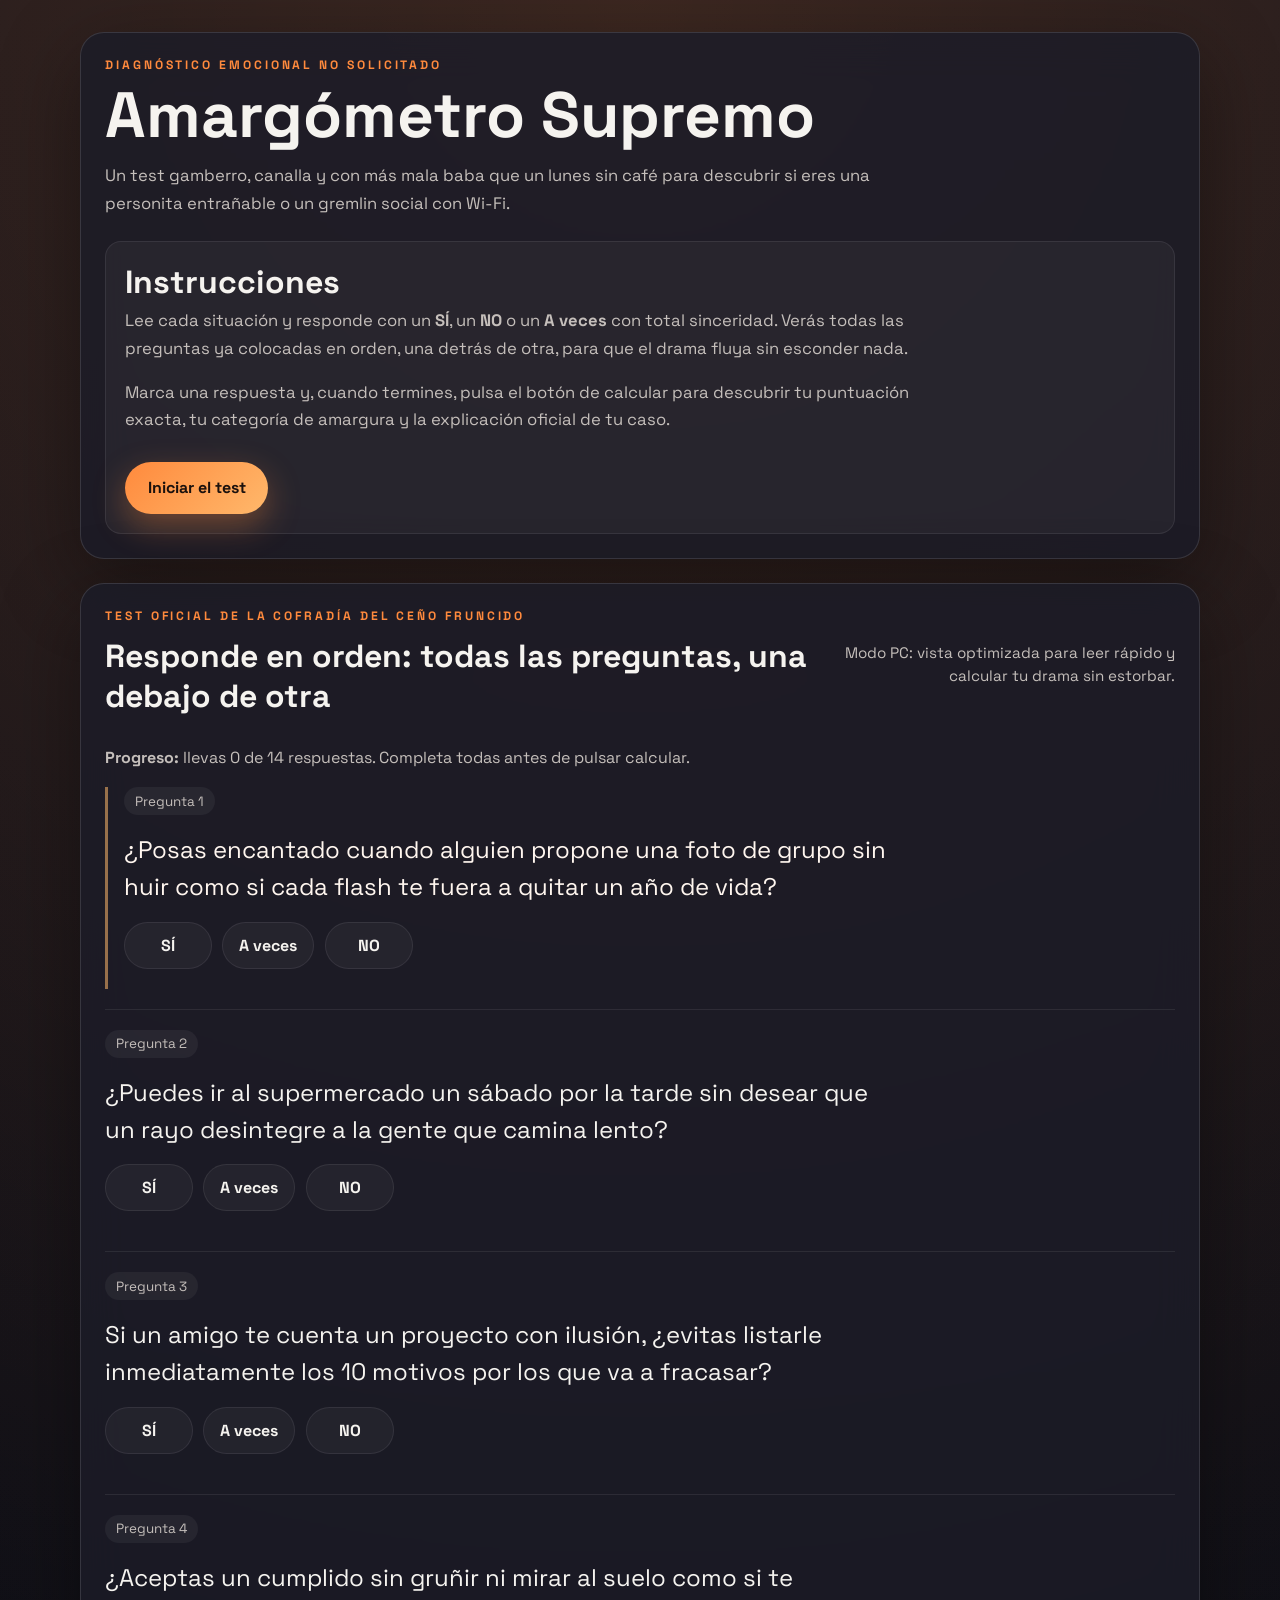
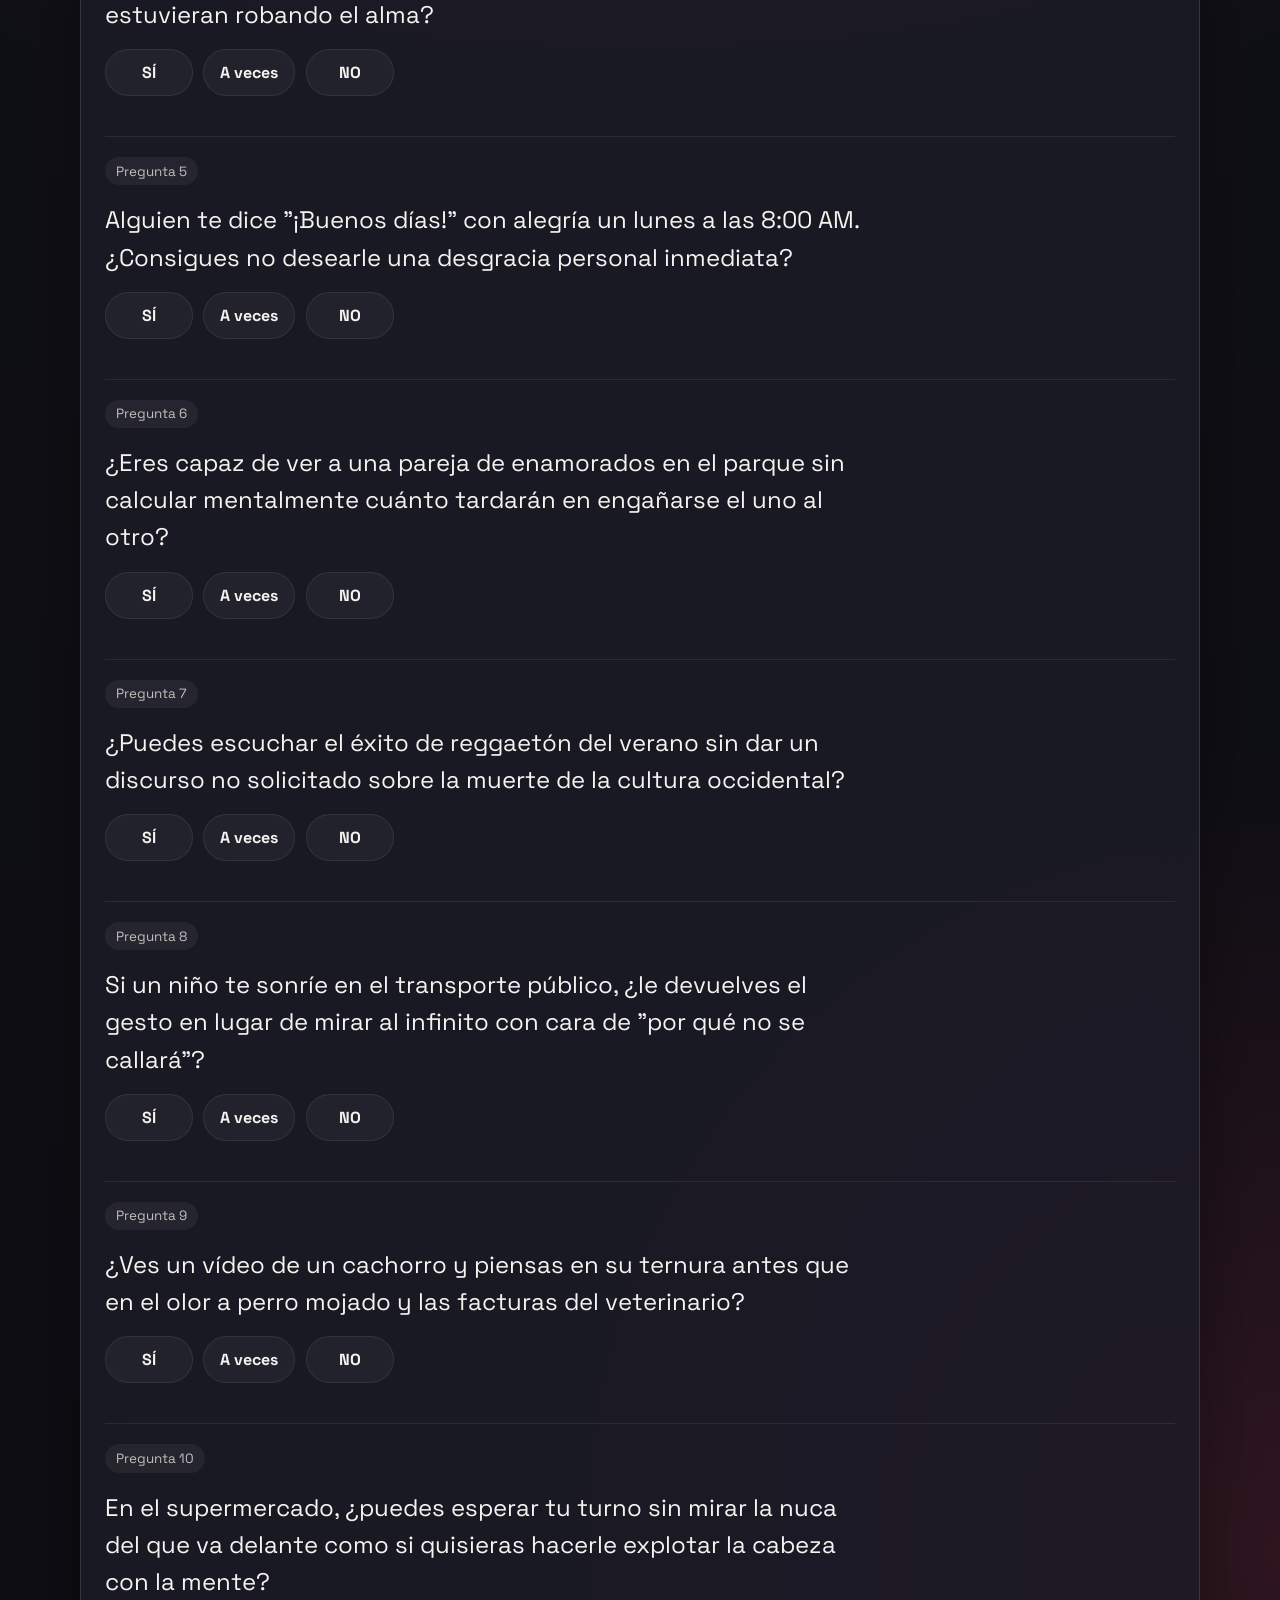
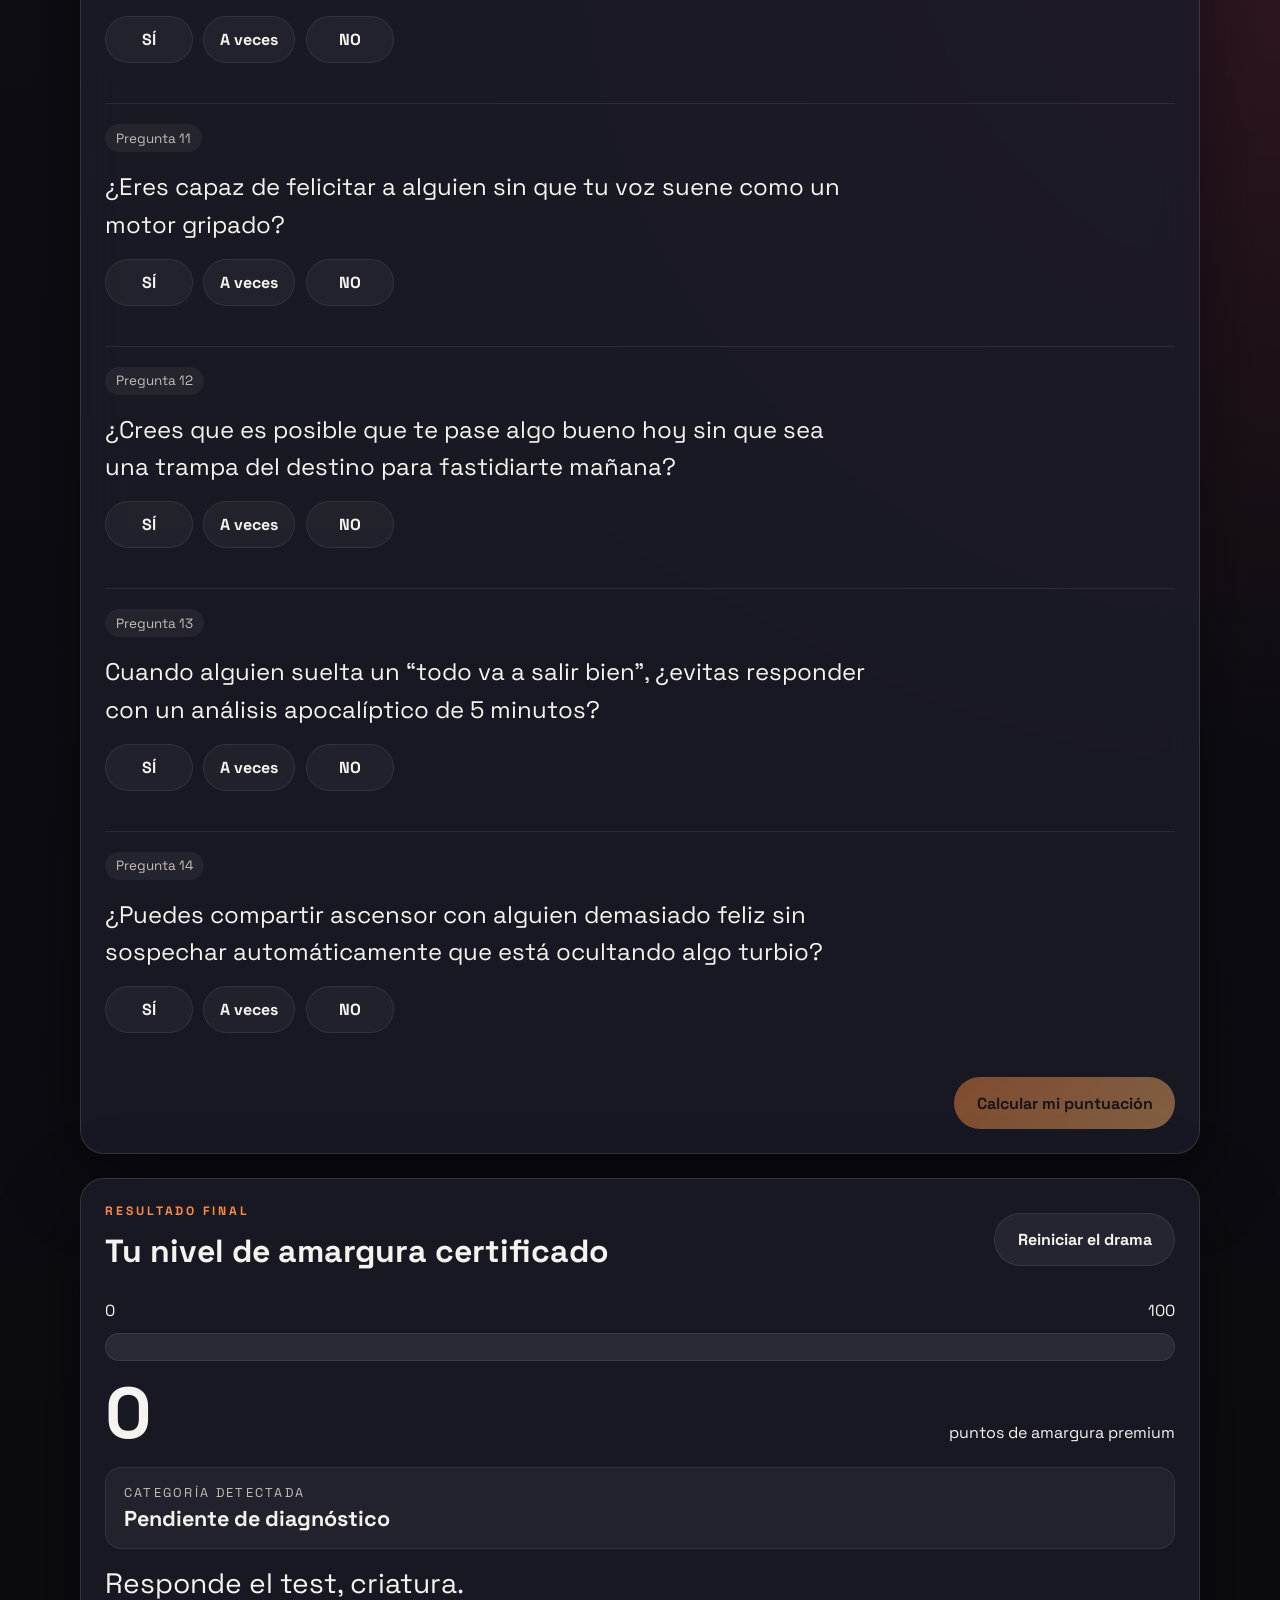
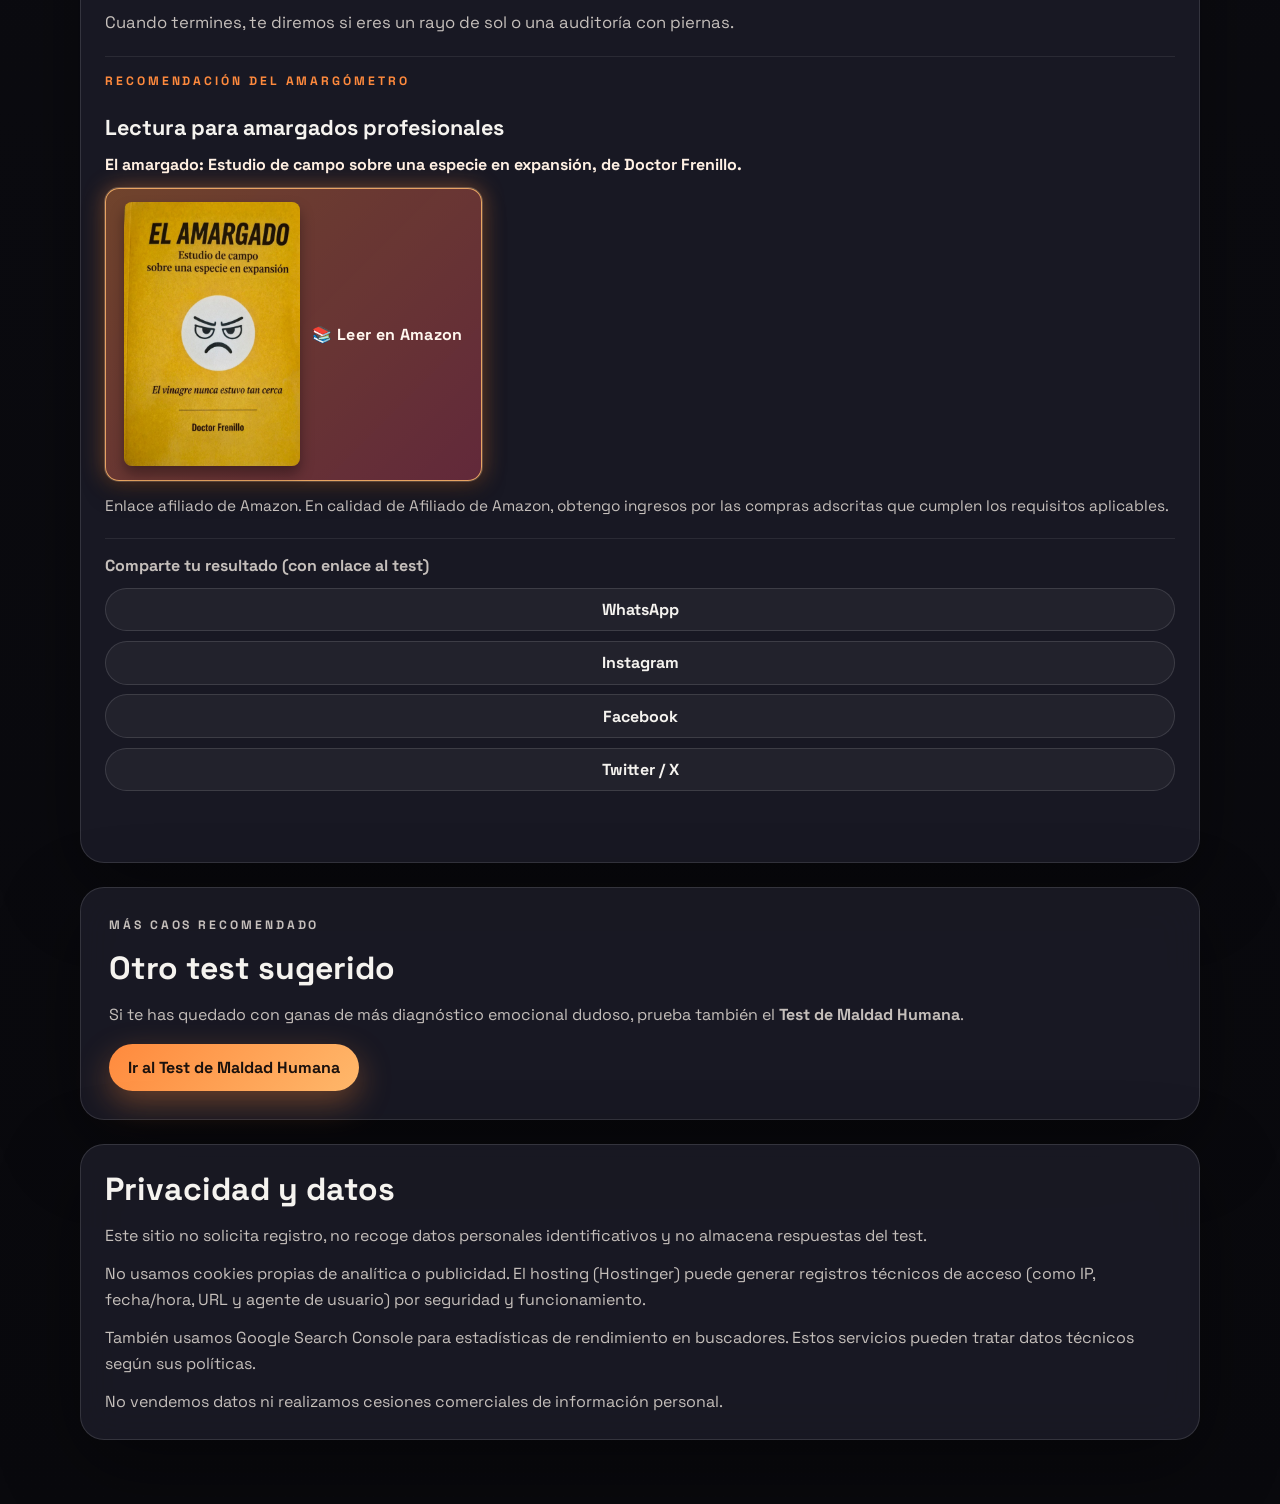
==== index.html @ ac123547 "Corrige carga de assets para recuperar estilos y layout" ====
<!doctype html>
<html lang="es">
  <head>
    <meta charset="UTF-8" />
    <meta name="viewport" content="width=device-width, initial-scale=1.0" />
    <meta http-equiv="Cache-Control" content="no-cache, no-store, must-revalidate" />
    <meta http-equiv="Pragma" content="no-cache" />
    <meta http-equiv="Expires" content="0" />
    <title>Amargómetro Supremo | Test gratis de amargura online</title>
    <meta
      name="description"
      content="Descubre tu nivel de amargura con el Amargómetro Supremo: test online gratis, rápido y en español con resultado al instante para compartir."
    />
    <meta name="robots" content="index, follow, max-image-preview:large" />
    <meta name="author" content="Amargómetro Supremo" />
    <meta name="theme-color" content="#15121f" />
    <link rel="canonical" href="https://elamargometro.com/" />

    <meta property="og:type" content="website" />
    <meta property="og:locale" content="es_ES" />
    <meta property="og:site_name" content="Amargómetro Supremo" />
    <meta property="og:title" content="Amargómetro Supremo | Test gratis de amargura online" />
    <meta
      property="og:description"
      content="Haz el test de amargura más canalla de Internet y obtén tu puntuación al instante."
    />
    <meta property="og:url" content="https://elamargometro.com/" />
    <meta property="og:image" content="https://elamargometro.com/images/amargado.jpeg" />

    <meta name="twitter:card" content="summary_large_image" />
    <meta name="twitter:title" content="Amargómetro Supremo | Test gratis de amargura online" />
    <meta
      name="twitter:description"
      content="Mide tu nivel de amargura en minutos y comparte el resultado con tus amistades."
    />
    <meta name="twitter:image" content="https://elamargometro.com/images/amargado.jpeg" />
    <link rel="preconnect" href="https://fonts.googleapis.com" />
    <link rel="preconnect" href="https://fonts.gstatic.com" crossorigin />
    <link
      href="https://fonts.googleapis.com/css2?family=Space+Grotesk:wght@400;500;700&display=swap"
      rel="stylesheet"
    />
    <!-- Actualiza el parámetro v en cada despliegue para forzar carga de la versión nueva -->
    <link rel="stylesheet" href="styles.css" />

    <script type="application/ld+json">
      {
        "@context": "https://schema.org",
        "@graph": [
          {
            "@type": "WebSite",
            "name": "Amargómetro Supremo",
            "url": "https://elamargometro.com/",
            "inLanguage": "es",
            "description": "Test online para medir el nivel de amargura con resultado inmediato."
          },
          {
            "@type": "WebPage",
            "name": "Amargómetro Supremo",
            "url": "https://elamargometro.com/",
            "isPartOf": {
              "@type": "WebSite",
              "url": "https://elamargometro.com/"
            },
            "primaryImageOfPage": {
              "@type": "ImageObject",
              "url": "https://elamargometro.com/images/amargado.jpeg"
            },
            "description": "Test gratis en español para conocer tu puntuación de amargura y compartirla."
          }
        ]
      }
    </script>
  </head>
  <body>
    <div class="noise"></div>
    <main class="layout">
      <section class="hero card">
        <p class="eyebrow">Diagnóstico emocional no solicitado</p>
        <h1>Amargómetro Supremo</h1>
        <p class="lead">
          Un test gamberro, canalla y con más mala baba que un lunes sin café para descubrir
          si eres una personita entrañable o un gremlin social con Wi‑Fi.
        </p>

        <div class="instructions">
          <h2>Instrucciones</h2>
          <p>
            Lee cada situación y responde con un <strong>SÍ</strong>, un <strong>NO</strong> o un
            <strong>A veces</strong> con total sinceridad. Verás todas las preguntas ya colocadas en orden, una detrás de otra, para que el drama fluya sin esconder nada.
          </p>
          <p>
            Marca una respuesta y, cuando termines, pulsa el botón de calcular para descubrir tu puntuación exacta, tu categoría de amargura y la explicación oficial de tu caso.
          </p>
          <button id="start-test" class="primary-btn" type="button">Iniciar el test</button>
        </div>
      </section>

      <section class="quiz card">
        <div class="quiz-header">
          <div>
            <p class="eyebrow">Test oficial de la cofradía del ceño fruncido</p>
            <h2>Responde en orden: todas las preguntas, una debajo de otra</h2>
          </div>
          <p id="device-hint" class="device-hint" aria-live="polite"></p>
        </div>

        <p id="quiz-status" class="quiz-status">
          Pulsa <strong>Iniciar el test</strong> para saltar a la primera pregunta. Las verás todas en orden justo debajo.
        </p>
        <p id="random-banner" class="random-banner" role="alert" hidden>
          ⚠️ <strong>Dictamen oficial:</strong> has respondido más rápido que un bot con prisa. Huele bastante a respuestas a boleo… y con orgullo.
        </p>
        <form id="amargometro-form" class="questions"></form>
        <div class="quiz-actions">
          <div id="fast-warning" class="fast-warning" role="alert" hidden>
            <p class="fast-warning-title">⚠️ Respondiste demasiado rápido</p>
            <p class="fast-warning-text">
              No vamos a calcular la puntuación esta vez. Si quieres conocer tu resultado real, repite el test con más calma.
            </p>
          </div>
          <button id="submit-test" class="primary-btn" type="button" disabled>
            Calcular mi puntuación amarga
          </button>
        </div>
      </section>


      <section class="result card" aria-live="polite">
        <div class="result-header">
          <div>
            <p class="eyebrow">Resultado final</p>
            <h2>Tu nivel de amargura certificado</h2>
          </div>
          <button id="reset-test" class="ghost-btn">Reiniciar el drama</button>
        </div>

        <div class="meter-wrap">
          <div class="meter-meta">
            <span>0</span>
            <span id="meter-max">0</span>
          </div>
          <div class="meter-track" role="img" aria-label="Barra del amargómetro">
            <div id="meter-bar" class="meter-bar"></div>
          </div>
        </div>

        <div class="scoreline">
          <strong id="score-value">0</strong>
          <span>puntos de amargura premium</span>
        </div>

        <div class="result-category">
          <span class="result-category-label">Categoría detectada</span>
          <strong id="result-category-name" class="result-category-name">Pendiente de diagnóstico</strong>
        </div>

        <p id="result-title" class="result-title">Responde el test, criatura.</p>
        <p id="result-description" class="result-description">
          Cuando termines, te diremos si eres un rayo de sol o una auditoría con piernas.
        </p>

        <section id="result-affiliate" class="affiliate-section" aria-label="Sección de enlace afiliado de Amazon" hidden>
          <p class="eyebrow">Recomendación del amargómetro</p>
          <h3>Lectura para amargados profesionales</h3>
          <p class="affiliate-copy">El amargado: Estudio de campo sobre una especie en expansión, de Doctor Frenillo.</p>
          <a href="https://www.amazon.es/El-amargado-Estudio-especie-expansi%C3%B3n/dp/B0GVSRFH5P?__mk_es_ES=%C3%85M%C3%85%C5%BD%C3%95%C3%91&crid=MJ8YFKZOVP3C&dib=eyJ2IjoiMSJ9.wPQUapkXFOyuwCmG2fEzVZsIZ9hHc_pXFJVDVfwT29E.CPEH93L9ymuFqg8PGS_iBU76-MMYRtGTa44Yv3qogMo&dib_tag=se&keywords=doctor+frenillo&qid=1775400771&sprefix=doctor+frenillo%2Caps%2C150&sr=8-1&linkCode=ll2&tag=vcastellar-21&linkId=b3688f87e42c777318a84543b9e1110c&ref_=as_li_ss_tl" target="_blank" rel="nofollow sponsored noopener" class="affiliate-product-link affiliate-product-link--book" aria-label="Ver el libro recomendado en Amazon">
            <img src="https://raw.githubusercontent.com/vcastellar/amargometro/main/images/amargado.jpeg" alt="Portada de El amargado, de Doctor Frenillo" class="affiliate-product-cover" loading="lazy" decoding="async" onerror="if(this.dataset.fallbacks){const paths=this.dataset.fallbacks.split(',');const next=paths.shift();this.dataset.fallbacks=paths.join(',');if(next){this.src=next;return;}}this.onerror=null;this.style.display='none';" data-fallbacks="https://vcastellar.github.io/amargometro/images/amargado.jpeg,/images/amargado.jpeg,images/amargado.jpeg" />
            <span>📚 Leer en Amazon</span>
          </a>
           <p class="affiliate-disclaimer">Enlace afiliado de Amazon. En calidad de Afiliado de Amazon, obtengo ingresos por las compras adscritas que cumplen los requisitos aplicables.</p>
        </section>

        <div class="share-wrap" aria-label="Compartir resultado">
          <p class="share-title">Comparte tu resultado (con enlace al test)</p>
          <div class="share-buttons" role="group" aria-label="Botones de compartir">
            <button class="share-btn" type="button" data-platform="whatsapp">WhatsApp</button>
            <button class="share-btn" type="button" data-platform="instagram">Instagram</button>
            <button class="share-btn" type="button" data-platform="facebook">Facebook</button>
            <button class="share-btn" type="button" data-platform="twitter">Twitter / X</button>
          </div>
          <p id="share-status" class="share-status" aria-live="polite"></p>
        </div>
      </section>

      <section class="extra-tests card" aria-label="Más tests recomendados">
        <p class="eyebrow">Más caos recomendado</p>
        <h2>Otro test sugerido</h2>
        <p>
          Si te has quedado con ganas de más diagnóstico emocional dudoso, prueba también
          el <strong>Test de Maldad Humana</strong>.
        </p>
        <a
          class="extra-test-link"
          href="https://testmalignidadhumana.com"
          target="_blank"
          rel="noopener noreferrer"
        >
          Ir al Test de Maldad Humana
        </a>
      </section>

      <section class="legal-note card" aria-label="Privacidad y datos">
        <h2>Privacidad y datos</h2>
        <p>
          Este sitio no solicita registro, no recoge datos personales identificativos y no almacena respuestas del test.
        </p>
        <p>
          No usamos cookies propias de analítica o publicidad. El hosting (Hostinger) puede generar registros técnicos de acceso (como IP, fecha/hora, URL y agente de usuario) por seguridad y funcionamiento.
        </p>
        <p>
          También usamos Google Search Console para estadísticas de rendimiento en buscadores. Estos servicios pueden tratar datos técnicos según sus políticas.
        </p>
        <p>
          No vendemos datos ni realizamos cesiones comerciales de información personal.
        </p>
      </section>

    </main>

    <div id="fast-modal" class="modal-backdrop" role="dialog" aria-modal="true" aria-labelledby="fast-modal-title" hidden>
      <section class="modal-card">
        <h3 id="fast-modal-title">⚠️ Has respondido demasiado rápido</h3>
        <p>
          Hemos detectado respuestas en modo turbo. Para evitar resultados a boleo, esta vez
          <strong>no vamos a calcular tu puntuación</strong>.
        </p>
        <p>Repite el test con más calma y vuelve a pulsar <strong>Calcular puntuación</strong>.</p>
        <button id="fast-modal-close" class="primary-btn" type="button">Entendido</button>
      </section>
    </div>

    <template id="question-template">
      <article class="question-card">
        <div class="question-top">
          <span class="question-tag"></span>
        </div>
        <p class="question-text"></p>
        <div class="options">
          <label class="option-pill">
            <input type="radio" value="sí" />
            <span>SÍ</span>
          </label>
          <label class="option-pill">
            <input type="radio" value="a_veces" />
            <span>A veces</span>
          </label>
          <label class="option-pill">
            <input type="radio" value="no" />
            <span>NO</span>
          </label>
        </div>
      </article>
    </template>

    <script src="script.js"></script>
  </body>
</html>
---- styles.css ----
:root {
  color-scheme: dark;
  --bg: #0f0f14;
  --bg-alt: #171722;
  --card: rgba(28, 28, 40, 0.84);
  --border: rgba(255, 255, 255, 0.12);
  --text: #f5f3ef;
  --muted: #c5bfbb;
  --accent: #ff8a3d;
  --accent-2: #ff4d6d;
  --good: #4ade80;
  --shadow: 0 24px 80px rgba(0, 0, 0, 0.38);
  --radius: 24px;
  --radius-sm: 16px;
  font-family: 'Space Grotesk', system-ui, sans-serif;
}

* {
  box-sizing: border-box;
}

html {
  scroll-behavior: smooth;
}

body {
  margin: 0;
  min-height: 100vh;
  background:
    radial-gradient(circle at top, rgba(255, 138, 61, 0.18), transparent 28%),
    radial-gradient(circle at right, rgba(255, 77, 109, 0.14), transparent 24%),
    linear-gradient(180deg, #12121a 0%, #09090d 100%);
  color: var(--text);
}

.noise {
  position: fixed;
  inset: 0;
  pointer-events: none;
  opacity: 0.12;
  background-image:
    linear-gradient(rgba(255, 255, 255, 0.04) 1px, transparent 1px),
    linear-gradient(90deg, rgba(255, 255, 255, 0.04) 1px, transparent 1px);
  background-size: 28px 28px;
}

.layout {
  position: relative;
  z-index: 1;
  width: min(1120px, calc(100% - 2rem));
  margin: 0 auto;
  padding: 2rem 0 4rem;
  display: grid;
  gap: 1.5rem;
}

.card {
  background: var(--card);
  border: 1px solid var(--border);
  border-radius: var(--radius);
  box-shadow: var(--shadow);
  backdrop-filter: blur(22px);
}

.hero,
.quiz,
.result {
  padding: 1.5rem;
}

.legal-note {
  padding: 1.5rem;
}

.extra-tests {
  padding: 1.75rem;
}

.extra-tests h2 {
  margin-bottom: 0.9rem;
}

.legal-note h2 {
  margin-bottom: 0.9rem;
}

.legal-note p {
  margin: 0 0 0.8rem;
  color: var(--muted);
  line-height: 1.6;
}

.legal-note p:last-child {
  margin-bottom: 0;
}

.extra-tests p {
  margin: 0 0 0.8rem;
  color: var(--muted);
  line-height: 1.6;
}

.extra-tests p:last-of-type {
  margin-bottom: 1rem;
}

.extra-test-link {
  display: inline-flex;
  align-items: center;
  justify-content: center;
  border-radius: 999px;
  padding: 0.8rem 1.2rem;
  font-weight: 700;
  color: #1b110d;
  text-decoration: none;
  background: linear-gradient(135deg, var(--accent), #ffb86b);
  box-shadow: 0 12px 32px rgba(255, 138, 61, 0.35);
  transition: transform 160ms ease, box-shadow 160ms ease;
}

.extra-test-link:hover {
  transform: translateY(-2px);
  box-shadow: 0 14px 36px rgba(255, 138, 61, 0.42);
}

.eyebrow {
  margin: 0 0 0.75rem;
  text-transform: uppercase;
  letter-spacing: 0.24em;
  color: var(--accent);
  font-size: 0.76rem;
  font-weight: 700;
}

h1,
h2,
p {
  margin-top: 0;
}

h1 {
  font-size: clamp(2.6rem, 5vw, 4.75rem);
  line-height: 0.96;
  margin-bottom: 1rem;
}

h2 {
  font-size: clamp(1.5rem, 3vw, 2rem);
  margin-bottom: 0.35rem;
}

.lead,
.instructions p,
.result-description {
  max-width: 72ch;
  color: var(--muted);
  font-size: 1.04rem;
  line-height: 1.65;
}

.instructions {
  margin-top: 1.5rem;
  padding: 1.2rem;
  border-radius: var(--radius-sm);
  background: rgba(255, 255, 255, 0.04);
  border: 1px solid rgba(255, 255, 255, 0.08);
}

.quiz-header,
.result-header {
  display: flex;
  align-items: center;
  justify-content: space-between;
  gap: 1rem;
  margin-bottom: 1.5rem;
}

.device-hint {
  margin: 0;
  max-width: 22rem;
  color: var(--muted);
  font-size: 0.95rem;
  line-height: 1.5;
  text-align: right;
}

.primary-btn,
.ghost-btn {
  border: none;
  border-radius: 999px;
  padding: 0.95rem 1.4rem;
  font: inherit;
  font-weight: 700;
  cursor: pointer;
  transition: transform 160ms ease, box-shadow 160ms ease, background 160ms ease, opacity 160ms ease;
}

.primary-btn {
  color: #1b110d;
  background: linear-gradient(135deg, var(--accent), #ffb86b);
  box-shadow: 0 12px 32px rgba(255, 138, 61, 0.35);
}

.primary-btn:disabled {
  opacity: 0.45;
  cursor: not-allowed;
  box-shadow: none;
}

.ghost-btn {
  color: var(--text);
  background: rgba(255, 255, 255, 0.06);
  border: 1px solid rgba(255, 255, 255, 0.08);
}

.primary-btn:hover:not(:disabled),
.ghost-btn:hover,
.option-pill:hover {
  transform: translateY(-2px);
}

.questions {
  display: grid;
  gap: 1.25rem;
}

.quiz-actions {
  position: relative;
  margin-top: 1.5rem;
  display: flex;
  justify-content: flex-end;
}

.fast-warning {
  position: absolute;
  right: 0;
  bottom: calc(100% + 0.75rem);
  width: min(100%, 420px);
  padding: 0.9rem 1rem;
  border-radius: 12px;
  border: 1px solid rgba(255, 77, 109, 0.55);
  background: linear-gradient(135deg, rgba(255, 77, 109, 0.24), rgba(255, 138, 61, 0.17));
  color: #ffe3d4;
  box-shadow: 0 10px 25px rgba(255, 77, 109, 0.25);
}

.fast-warning-title {
  margin: 0;
  font-weight: 700;
}

.fast-warning-text {
  margin: 0.45rem 0 0;
  color: #fff2ea;
  line-height: 1.5;
}

.modal-backdrop {
  position: fixed;
  inset: 0;
  z-index: 50;
  display: grid;
  place-items: center;
  padding: 1rem;
  background: rgba(9, 9, 13, 0.7);
  backdrop-filter: blur(4px);
}

.modal-backdrop[hidden] {
  display: none;
}

.modal-card {
  width: min(560px, 100%);
  padding: 1.25rem;
  border-radius: 16px;
  border: 1px solid rgba(255, 77, 109, 0.55);
  background: linear-gradient(135deg, rgba(255, 77, 109, 0.24), rgba(255, 138, 61, 0.2));
  box-shadow: 0 16px 45px rgba(0, 0, 0, 0.45);
}

.modal-card h3 {
  margin: 0 0 0.6rem;
  font-size: clamp(1.2rem, 2.5vw, 1.45rem);
}

.modal-card p {
  margin: 0 0 0.75rem;
  line-height: 1.6;
}

.modal-card .primary-btn {
  margin-top: 0.6rem;
}

.quiz-status {
  margin: 0 0 1rem;
  color: var(--muted);
  line-height: 1.6;
}

.random-banner {
  margin: 0 0 1rem;
  padding: 0.9rem 1rem;
  border-radius: 12px;
  border: 1px solid rgba(255, 77, 109, 0.55);
  background: linear-gradient(135deg, rgba(255, 77, 109, 0.22), rgba(255, 138, 61, 0.15));
  color: #ffe3d4;
  font-weight: 700;
  line-height: 1.45;
  box-shadow: 0 10px 25px rgba(255, 77, 109, 0.2);
}

.affiliate-section {
  margin-top: 1.25rem;
  padding-top: 1rem;
  border-top: 1px solid rgba(255, 255, 255, 0.08);
  display: grid;
  gap: 0.8rem;
}

.affiliate-section h2 {
  margin-bottom: 0.2rem;
}

.affiliate-section h3 {
  margin: 0;
  font-size: 1.35rem;
}

.affiliate-disclaimer {
  margin: 0;
  color: var(--muted);
  font-size: 0.96rem;
  line-height: 1.6;
}

.affiliate-copy {
  margin: 0;
  color: #fff1e4;
  font-weight: 700;
}

.affiliate-product-link {
  display: inline-flex;
  align-items: center;
  gap: 0.75rem;
  width: fit-content;
  padding: 0.6rem;
  border-radius: 14px;
  border: 1px solid rgba(255, 184, 107, 0.42);
  background: linear-gradient(135deg, rgba(255, 138, 61, 0.2), rgba(255, 77, 109, 0.15));
  box-shadow: 0 12px 24px rgba(0, 0, 0, 0.25);
  transition: transform 160ms ease, filter 160ms ease;
  color: #ffe9d3;
  font-weight: 700;
  text-decoration: none;
}

.affiliate-product-link:hover {
  transform: translateY(-2px);
  filter: brightness(1.08);
}


.affiliate-product-cover {
  width: 176px;
  height: 264px;
  border-radius: 8px;
  object-fit: cover;
  box-shadow: 0 8px 14px rgba(0, 0, 0, 0.35);
}

.affiliate-product-link--book {
  padding: 0.85rem 1.15rem;
  border: 1px solid rgba(255, 184, 107, 0.85);
  background: linear-gradient(135deg, rgba(255, 138, 61, 0.38), rgba(255, 77, 109, 0.32));
  box-shadow:
    0 12px 24px rgba(0, 0, 0, 0.28),
    0 0 0 1px rgba(255, 218, 184, 0.25),
    0 0 22px rgba(255, 138, 61, 0.45);
  color: #fff7ef;
  font-size: 1rem;
  letter-spacing: 0.02em;
  animation: affiliatePulse 2.2s ease-in-out infinite;
}

.affiliate-product-link--book:hover {
  transform: translateY(-3px) scale(1.02);
  filter: brightness(1.12);
}

@keyframes affiliatePulse {
  0%,
  100% {
    box-shadow:
      0 12px 24px rgba(0, 0, 0, 0.28),
      0 0 0 1px rgba(255, 218, 184, 0.25),
      0 0 18px rgba(255, 138, 61, 0.32);
  }
  50% {
    box-shadow:
      0 14px 28px rgba(0, 0, 0, 0.32),
      0 0 0 1px rgba(255, 233, 208, 0.4),
      0 0 28px rgba(255, 138, 61, 0.6);
  }
}

.instructions .primary-btn {
  margin-top: 0.75rem;
}

.question-card {
  padding: 1.25rem 0;
  border-top: 1px solid rgba(255, 255, 255, 0.08);
  display: grid;
  gap: 1rem;
  scroll-margin-top: 1.5rem;
}

.question-card:first-child {
  border-top: none;
  padding-top: 0;
}

.question-card.is-current .question-text {
  color: #fff6ef;
}

.question-card.is-current {
  border-left: 3px solid rgba(255, 184, 107, 0.55);
  padding-left: 1rem;
}

.question-card.is-answered {
  opacity: 0.78;
}

.question-top {
  display: flex;
  justify-content: space-between;
  align-items: center;
  gap: 0.75rem;
  color: var(--muted);
  font-size: 0.84rem;
}

.question-tag {
  display: inline-flex;
  align-items: center;
  border-radius: 999px;
  padding: 0.35rem 0.7rem;
  background: rgba(255, 255, 255, 0.05);
}

.question-text {
  margin: 0;
  font-size: clamp(1.15rem, 2.2vw, 1.5rem);
  line-height: 1.55;
  max-width: 48rem;
}

.options {
  display: flex;
  flex-wrap: wrap;
  gap: 0.65rem;
}

.option-pill {
  position: relative;
  display: inline-flex;
  align-items: center;
  justify-content: center;
  min-width: 88px;
  padding: 0.75rem 1rem;
  border-radius: 999px;
  background: rgba(255, 255, 255, 0.04);
  border: 1px solid rgba(255, 255, 255, 0.08);
  cursor: pointer;
  font-weight: 700;
}

.option-pill input {
  position: absolute;
  opacity: 0;
  inset: 0;
  cursor: pointer;
}

.option-pill:has(input:checked) {
  background: linear-gradient(135deg, rgba(255, 138, 61, 0.2), rgba(255, 77, 109, 0.22));
  border-color: rgba(255, 184, 107, 0.5);
  box-shadow: inset 0 0 0 1px rgba(255, 184, 107, 0.25);
}

.meter-wrap {
  margin-top: 1rem;
}

.meter-meta,
.scoreline {
  display: flex;
  justify-content: space-between;
  align-items: baseline;
}

.meter-track {
  position: relative;
  margin-top: 0.7rem;
  height: 28px;
  border-radius: 999px;
  overflow: hidden;
  background: rgba(255, 255, 255, 0.08);
  border: 1px solid rgba(255, 255, 255, 0.08);
}

.meter-bar {
  width: 0%;
  height: 100%;
  border-radius: inherit;
  background: linear-gradient(90deg, var(--good), #facc15 45%, var(--accent), var(--accent-2));
  box-shadow: 0 0 30px rgba(255, 77, 109, 0.28);
  transition: width 1.4s cubic-bezier(0.19, 1, 0.22, 1);
}

.scoreline {
  margin-top: 1rem;
  gap: 0.75rem;
}

#score-value {
  font-size: clamp(2.5rem, 8vw, 4.5rem);
  line-height: 1;
}

.result-category {
  margin-top: 1.15rem;
  padding: 1rem 1.1rem;
  display: grid;
  gap: 0.25rem;
  border-radius: var(--radius-sm);
  background: rgba(255, 255, 255, 0.045);
  border: 1px solid rgba(255, 255, 255, 0.08);
}

.result-category-label {
  color: var(--muted);
  font-size: 0.8rem;
  text-transform: uppercase;
  letter-spacing: 0.18em;
}

.result-category-name {
  font-size: clamp(1.05rem, 2vw, 1.35rem);
}

.result-title {
  margin-top: 1rem;
  margin-bottom: 0.5rem;
  font-size: clamp(1.35rem, 2.2vw, 2rem);
}

.result-description {
  margin-bottom: 0;
}

.share-wrap {
  margin-top: 1.25rem;
  padding-top: 1rem;
  border-top: 1px solid rgba(255, 255, 255, 0.08);
}

.share-title {
  margin-bottom: 0.7rem;
  color: var(--muted);
  font-weight: 700;
}

.share-buttons {
  display: grid;
  grid-template-columns: 1fr;
  gap: 0.6rem;
}

.share-btn {
  border: 1px solid rgba(255, 255, 255, 0.12);
  border-radius: 999px;
  background: rgba(255, 255, 255, 0.045);
  color: var(--text);
  font: inherit;
  font-weight: 700;
  padding: 0.65rem 0.9rem;
  cursor: pointer;
  transition: transform 160ms ease, background 160ms ease;
}

.share-btn:hover {
  transform: translateY(-1px);
  background: rgba(255, 255, 255, 0.08);
}

.share-status {
  margin-top: 0.7rem;
  min-height: 1.3rem;
  color: var(--muted);
  font-size: 0.9rem;
}

:root[data-device='desktop'] .layout {
  grid-template-columns: 1fr;
  align-items: start;
}

:root[data-device='desktop'] .hero,
:root[data-device='desktop'] .quiz,
:root[data-device='desktop'] .result {
  grid-column: 1;
}

:root[data-device='desktop'] .result {
  position: static;
}

:root[data-device='mobile'] html {
  scroll-behavior: auto;
}

:root[data-device='mobile'] .layout {
  width: min(100% - 1rem, 1120px);
  padding-top: 1rem;
}

:root[data-device='mobile'] .hero,
:root[data-device='mobile'] .quiz,
:root[data-device='mobile'] .result,
:root[data-device='mobile'] .legal-note {
  padding: 1.15rem;
}

:root[data-device='mobile'] .option-pill,
:root[data-device='mobile'] .primary-btn,
:root[data-device='mobile'] .ghost-btn {
  min-height: 52px;
}

:root[data-device='mobile'] .meter-bar {
  transition-duration: 0.9s;
}

@media (max-width: 700px) {
  .quiz-header,
  .result-header,
  .question-top {
    align-items: stretch;
    flex-direction: column;
  }

  .device-hint {
    max-width: none;
    text-align: left;
  }

  .primary-btn,
  .ghost-btn {
    width: 100%;
  }

  .options {
    flex-direction: column;
  }

  .fast-warning {
    left: 0;
    right: 0;
    width: 100%;
  }

  .share-buttons {
    grid-template-columns: 1fr;
  }

  .option-pill {
    width: 100%;
  }

  .affiliate-product-link--book {
    width: 100%;
    justify-content: center;
  }

  .affiliate-product-cover {
    width: 120px;
    height: 180px;
  }
}
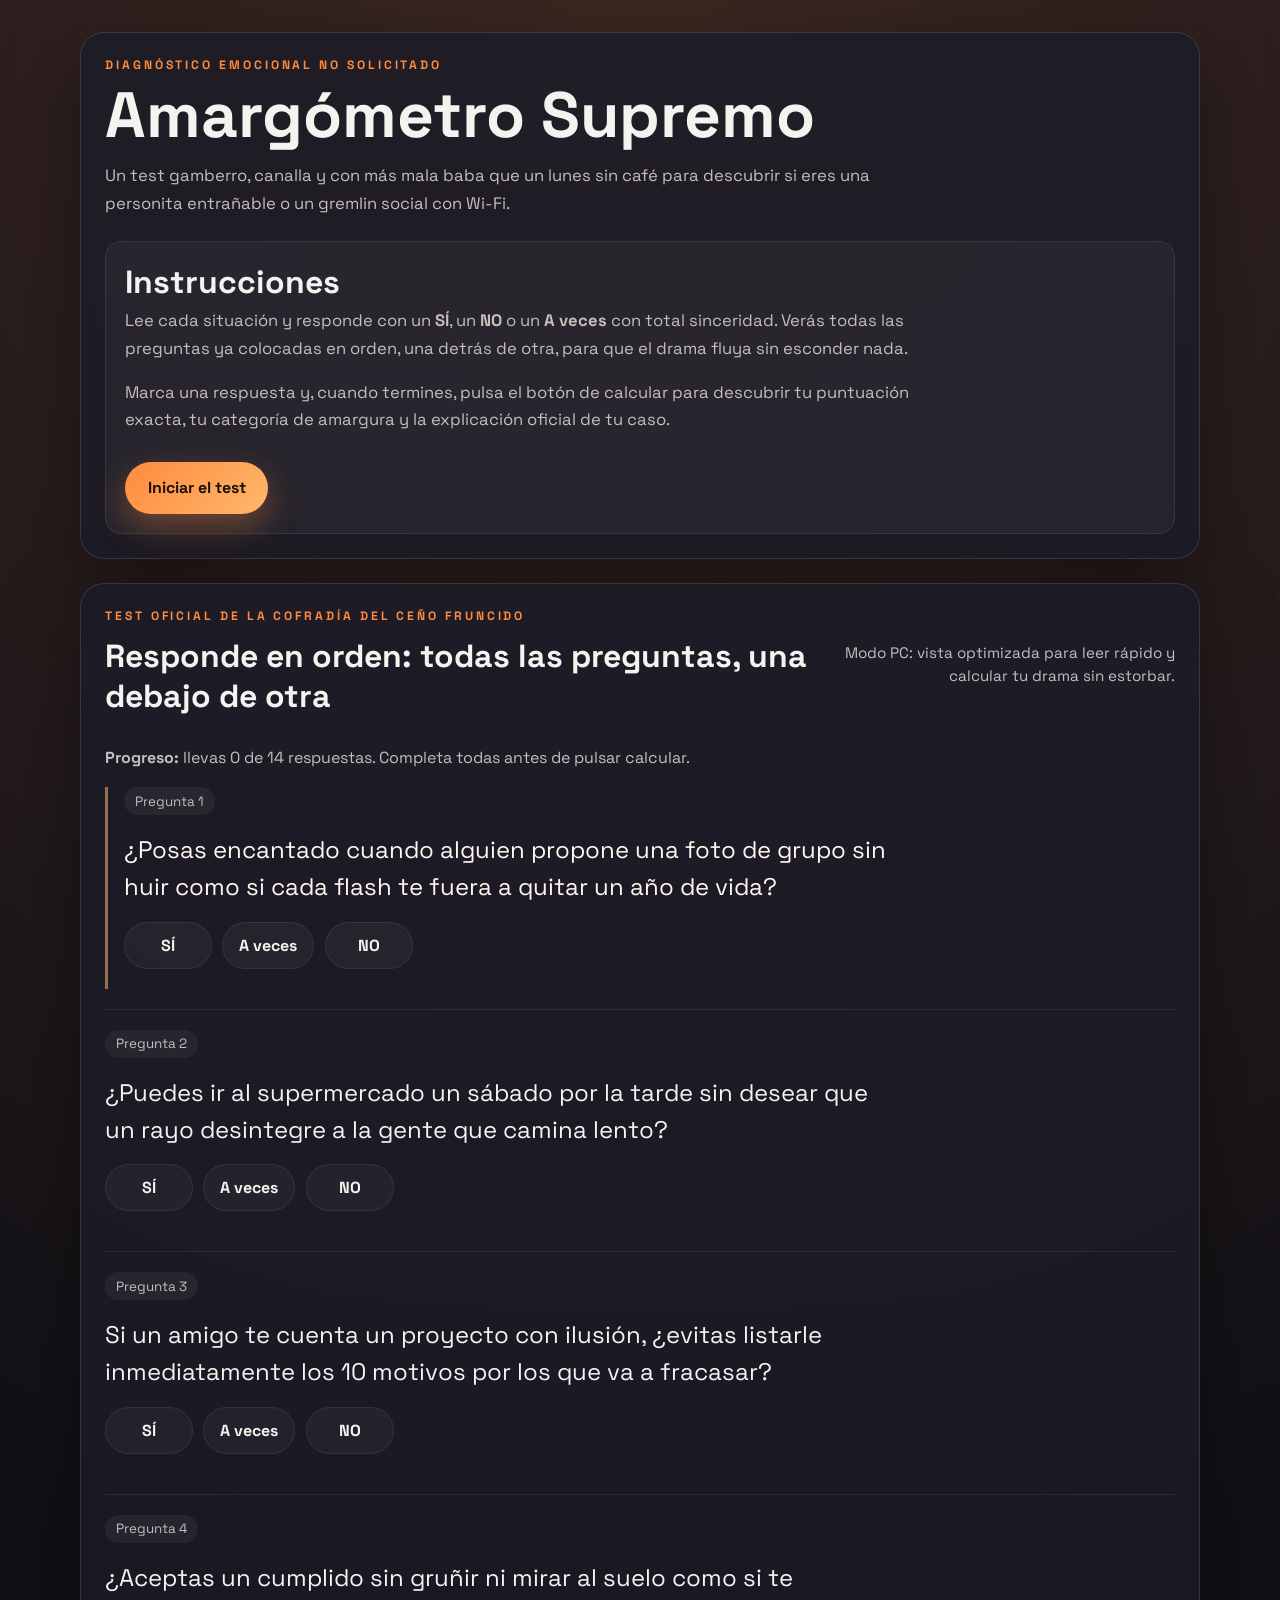
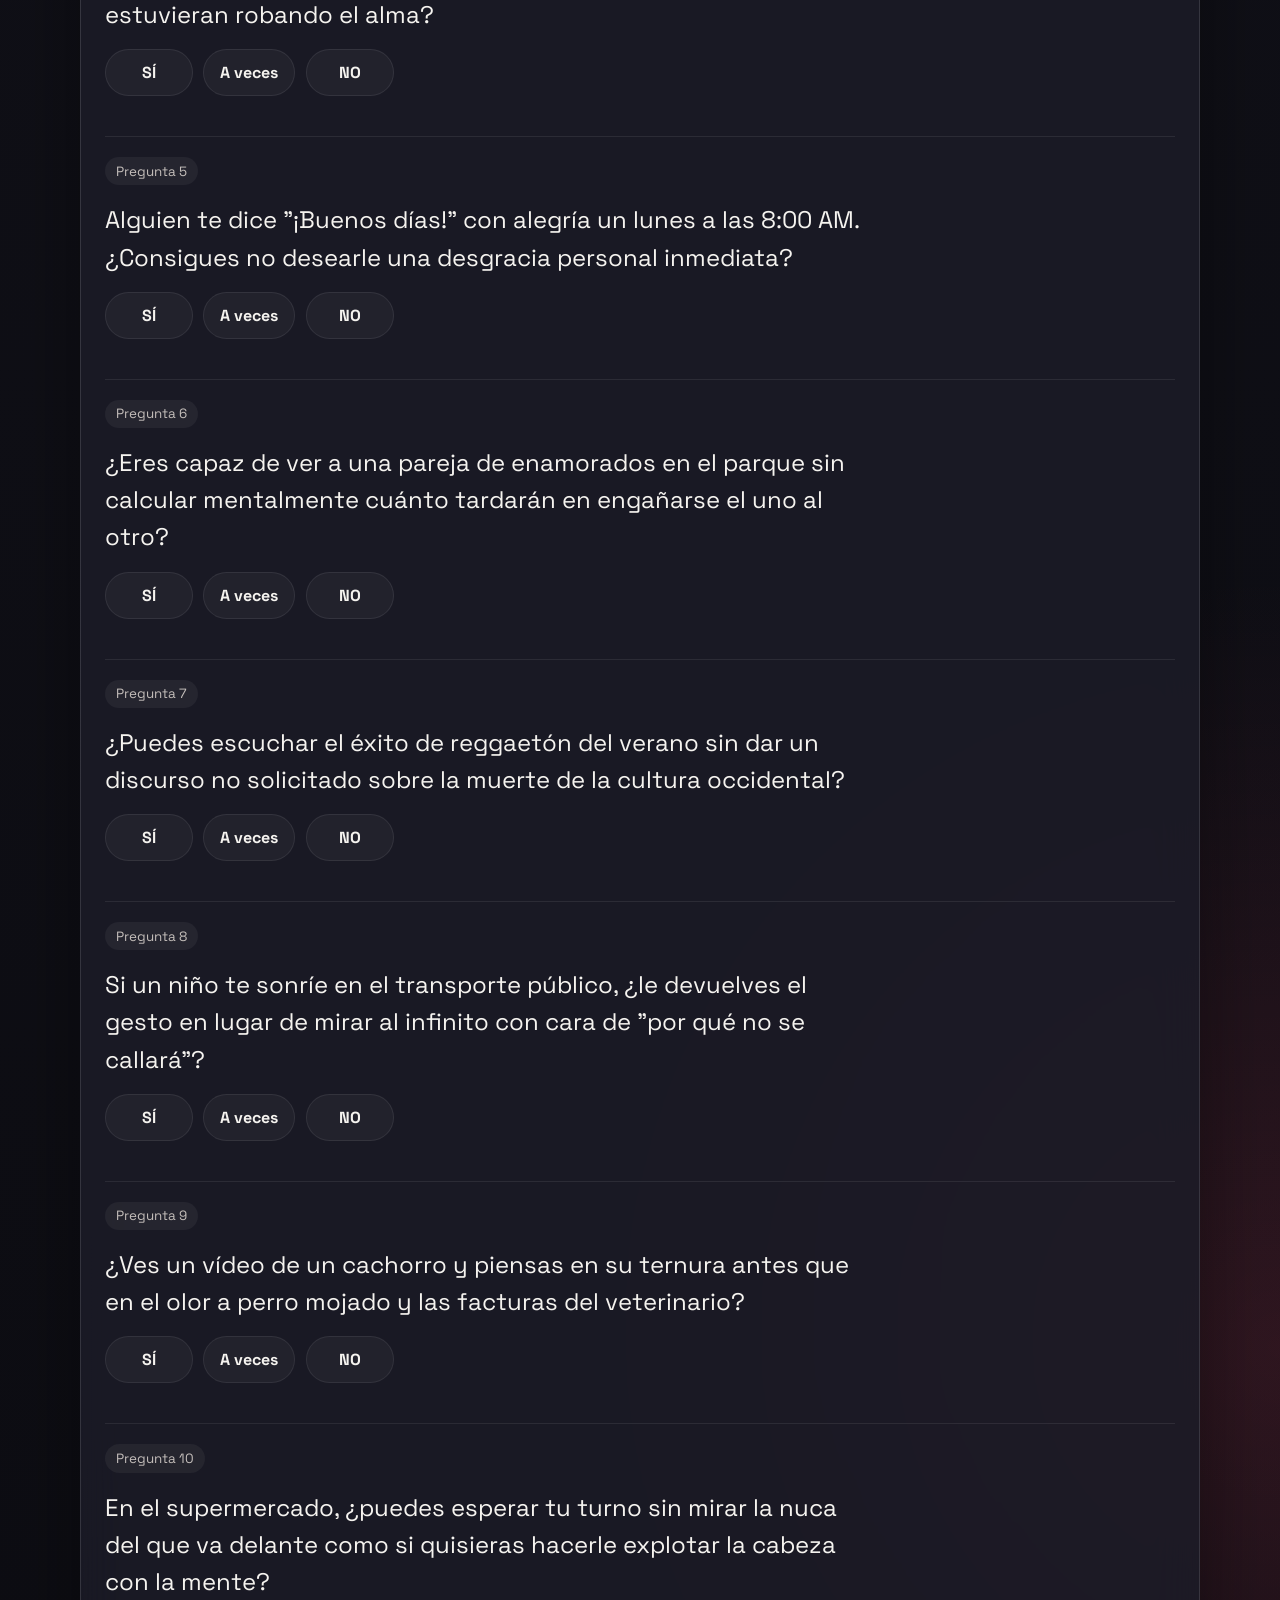
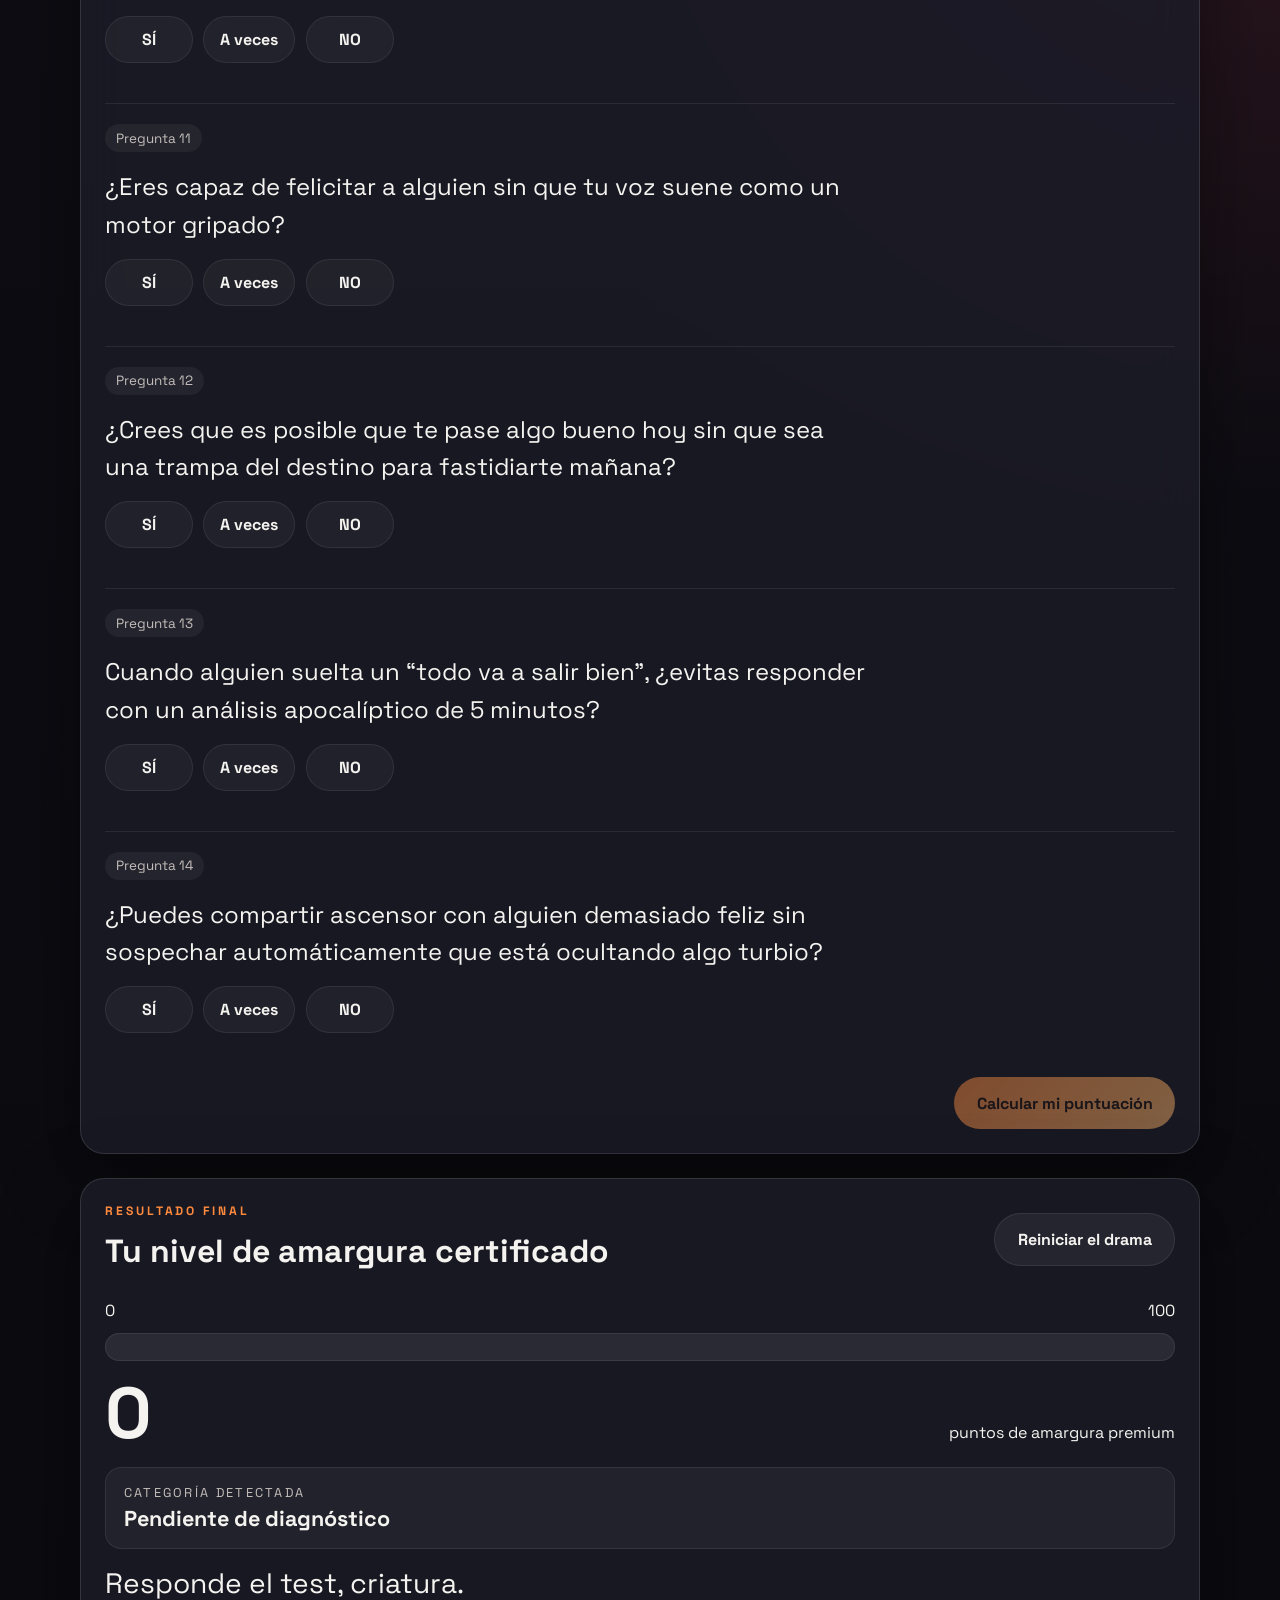
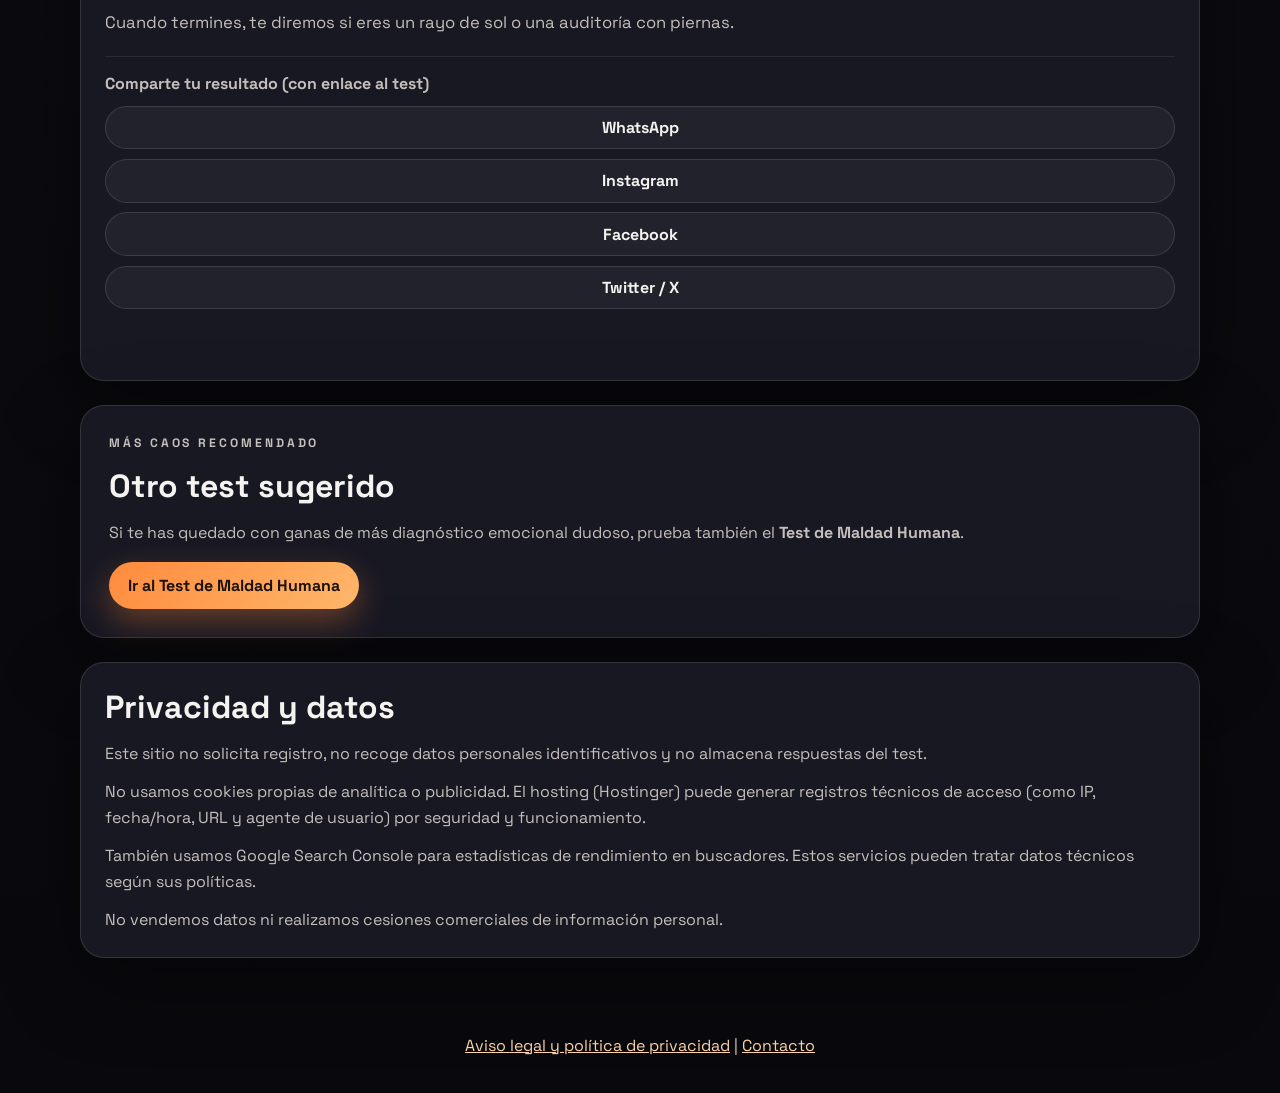
==== commit 6e4ff3a2: "Add legal page and footer legal/contact links" ====
--- a/index.html
+++ b/index.html
@@ -160,17 +160,6 @@
           Cuando termines, te diremos si eres un rayo de sol o una auditoría con piernas.
         </p>
 
-        <section id="result-affiliate" class="affiliate-section" aria-label="Sección de enlace afiliado de Amazon" hidden>
-          <p class="eyebrow">Recomendación del amargómetro</p>
-          <h3>Lectura para amargados profesionales</h3>
-          <p class="affiliate-copy">El amargado: Estudio de campo sobre una especie en expansión, de Doctor Frenillo.</p>
-          <a href="https://www.amazon.es/El-amargado-Estudio-especie-expansi%C3%B3n/dp/B0GVSRFH5P?__mk_es_ES=%C3%85M%C3%85%C5%BD%C3%95%C3%91&crid=MJ8YFKZOVP3C&dib=eyJ2IjoiMSJ9.wPQUapkXFOyuwCmG2fEzVZsIZ9hHc_pXFJVDVfwT29E.CPEH93L9ymuFqg8PGS_iBU76-MMYRtGTa44Yv3qogMo&dib_tag=se&keywords=doctor+frenillo&qid=1775400771&sprefix=doctor+frenillo%2Caps%2C150&sr=8-1&linkCode=ll2&tag=vcastellar-21&linkId=b3688f87e42c777318a84543b9e1110c&ref_=as_li_ss_tl" target="_blank" rel="nofollow sponsored noopener" class="affiliate-product-link affiliate-product-link--book" aria-label="Ver el libro recomendado en Amazon">
-            <img src="https://raw.githubusercontent.com/vcastellar/amargometro/main/images/amargado.jpeg" alt="Portada de El amargado, de Doctor Frenillo" class="affiliate-product-cover" loading="lazy" decoding="async" onerror="if(this.dataset.fallbacks){const paths=this.dataset.fallbacks.split(',');const next=paths.shift();this.dataset.fallbacks=paths.join(',');if(next){this.src=next;return;}}this.onerror=null;this.style.display='none';" data-fallbacks="https://vcastellar.github.io/amargometro/images/amargado.jpeg,/images/amargado.jpeg,images/amargado.jpeg" />
-            <span>📚 Leer en Amazon</span>
-          </a>
-           <p class="affiliate-disclaimer">Enlace afiliado de Amazon. En calidad de Afiliado de Amazon, obtengo ingresos por las compras adscritas que cumplen los requisitos aplicables.</p>
-        </section>
-
         <div class="share-wrap" aria-label="Compartir resultado">
           <p class="share-title">Comparte tu resultado (con enlace al test)</p>
           <div class="share-buttons" role="group" aria-label="Botones de compartir">
@@ -215,8 +204,13 @@
           No vendemos datos ni realizamos cesiones comerciales de información personal.
         </p>
       </section>
-
     </main>
+    <footer class="site-footer">
+      <p>
+        <a href="/legal.html">Aviso legal y política de privacidad</a> |
+        <a href="mailto:vic.sebastia@outlook.es">Contacto</a>
+      </p>
+    </footer>
 
     <div id="fast-modal" class="modal-backdrop" role="dialog" aria-modal="true" aria-labelledby="fast-modal-title" hidden>
       <section class="modal-card">
--- a/styles.css
+++ b/styles.css
@@ -311,101 +311,6 @@
   box-shadow: 0 10px 25px rgba(255, 77, 109, 0.2);
 }
 
-.affiliate-section {
-  margin-top: 1.25rem;
-  padding-top: 1rem;
-  border-top: 1px solid rgba(255, 255, 255, 0.08);
-  display: grid;
-  gap: 0.8rem;
-}
-
-.affiliate-section h2 {
-  margin-bottom: 0.2rem;
-}
-
-.affiliate-section h3 {
-  margin: 0;
-  font-size: 1.35rem;
-}
-
-.affiliate-disclaimer {
-  margin: 0;
-  color: var(--muted);
-  font-size: 0.96rem;
-  line-height: 1.6;
-}
-
-.affiliate-copy {
-  margin: 0;
-  color: #fff1e4;
-  font-weight: 700;
-}
-
-.affiliate-product-link {
-  display: inline-flex;
-  align-items: center;
-  gap: 0.75rem;
-  width: fit-content;
-  padding: 0.6rem;
-  border-radius: 14px;
-  border: 1px solid rgba(255, 184, 107, 0.42);
-  background: linear-gradient(135deg, rgba(255, 138, 61, 0.2), rgba(255, 77, 109, 0.15));
-  box-shadow: 0 12px 24px rgba(0, 0, 0, 0.25);
-  transition: transform 160ms ease, filter 160ms ease;
-  color: #ffe9d3;
-  font-weight: 700;
-  text-decoration: none;
-}
-
-.affiliate-product-link:hover {
-  transform: translateY(-2px);
-  filter: brightness(1.08);
-}
-
-
-.affiliate-product-cover {
-  width: 176px;
-  height: 264px;
-  border-radius: 8px;
-  object-fit: cover;
-  box-shadow: 0 8px 14px rgba(0, 0, 0, 0.35);
-}
-
-.affiliate-product-link--book {
-  padding: 0.85rem 1.15rem;
-  border: 1px solid rgba(255, 184, 107, 0.85);
-  background: linear-gradient(135deg, rgba(255, 138, 61, 0.38), rgba(255, 77, 109, 0.32));
-  box-shadow:
-    0 12px 24px rgba(0, 0, 0, 0.28),
-    0 0 0 1px rgba(255, 218, 184, 0.25),
-    0 0 22px rgba(255, 138, 61, 0.45);
-  color: #fff7ef;
-  font-size: 1rem;
-  letter-spacing: 0.02em;
-  animation: affiliatePulse 2.2s ease-in-out infinite;
-}
-
-.affiliate-product-link--book:hover {
-  transform: translateY(-3px) scale(1.02);
-  filter: brightness(1.12);
-}
-
-@keyframes affiliatePulse {
-  0%,
-  100% {
-    box-shadow:
-      0 12px 24px rgba(0, 0, 0, 0.28),
-      0 0 0 1px rgba(255, 218, 184, 0.25),
-      0 0 18px rgba(255, 138, 61, 0.32);
-  }
-  50% {
-    box-shadow:
-      0 14px 28px rgba(0, 0, 0, 0.32),
-      0 0 0 1px rgba(255, 233, 208, 0.4),
-      0 0 28px rgba(255, 138, 61, 0.6);
-  }
-}
-
 .instructions .primary-btn {
   margin-top: 0.75rem;
 }
@@ -606,6 +511,42 @@
   font-size: 0.9rem;
 }
 
+.legal-layout {
+  width: min(100% - 2rem, 960px);
+}
+
+.legal-card h1 {
+  margin-top: 0;
+}
+
+.legal-card h2 {
+  margin-top: 1.4rem;
+}
+
+.legal-card p {
+  line-height: 1.7;
+}
+
+.site-footer {
+  width: min(100% - 2rem, 1120px);
+  margin: 0 auto 1.5rem;
+  padding: 0.8rem 1rem;
+  text-align: center;
+  color: var(--muted);
+}
+
+.site-footer p {
+  margin: 0;
+}
+
+.site-footer a {
+  color: #ffd6a8;
+}
+
+.site-footer a:hover {
+  color: #ffe3c2;
+}
+
 :root[data-device='desktop'] .layout {
   grid-template-columns: 1fr;
   align-items: start;
@@ -633,7 +574,8 @@
 :root[data-device='mobile'] .hero,
 :root[data-device='mobile'] .quiz,
 :root[data-device='mobile'] .result,
-:root[data-device='mobile'] .legal-note {
+:root[data-device='mobile'] .legal-note,
+:root[data-device='mobile'] .legal-card {
   padding: 1.15rem;
 }
 
@@ -683,13 +625,4 @@
     width: 100%;
   }
 
-  .affiliate-product-link--book {
-    width: 100%;
-    justify-content: center;
-  }
-
-  .affiliate-product-cover {
-    width: 120px;
-    height: 180px;
-  }
-}
+}
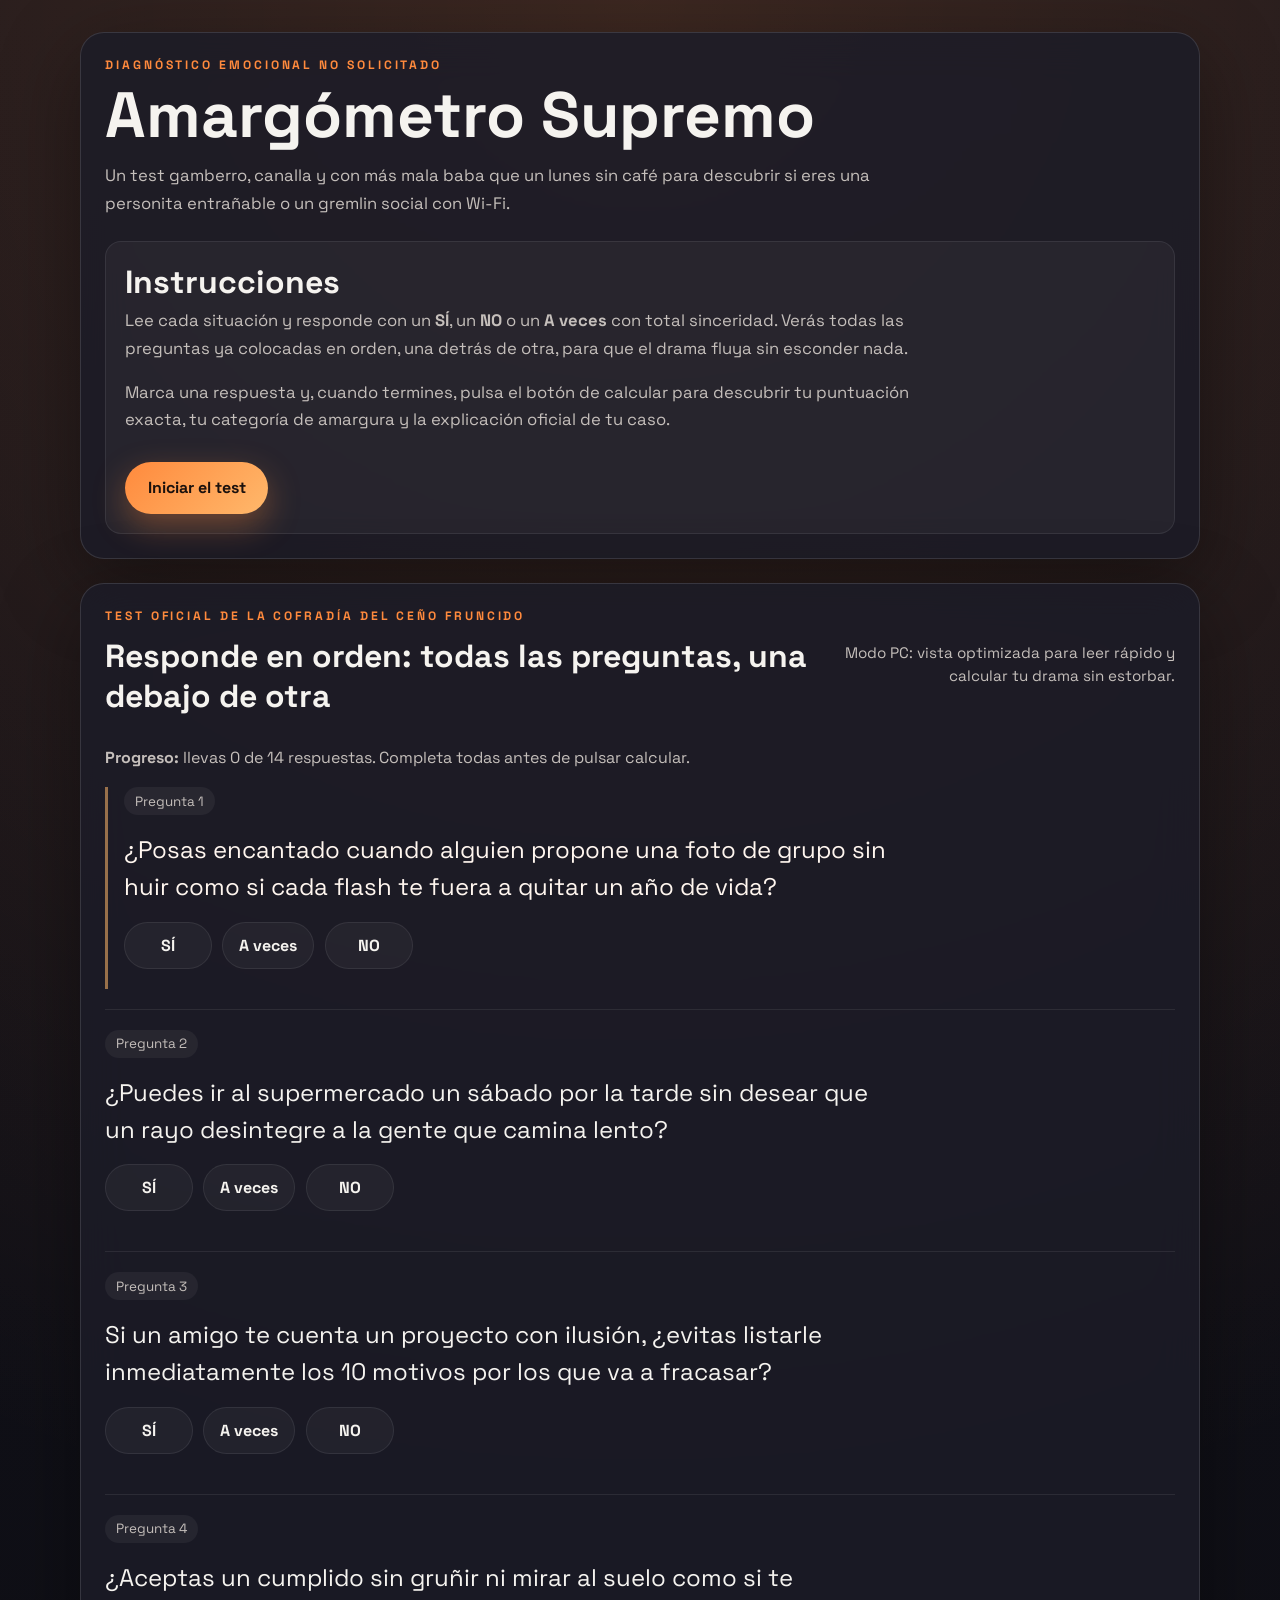
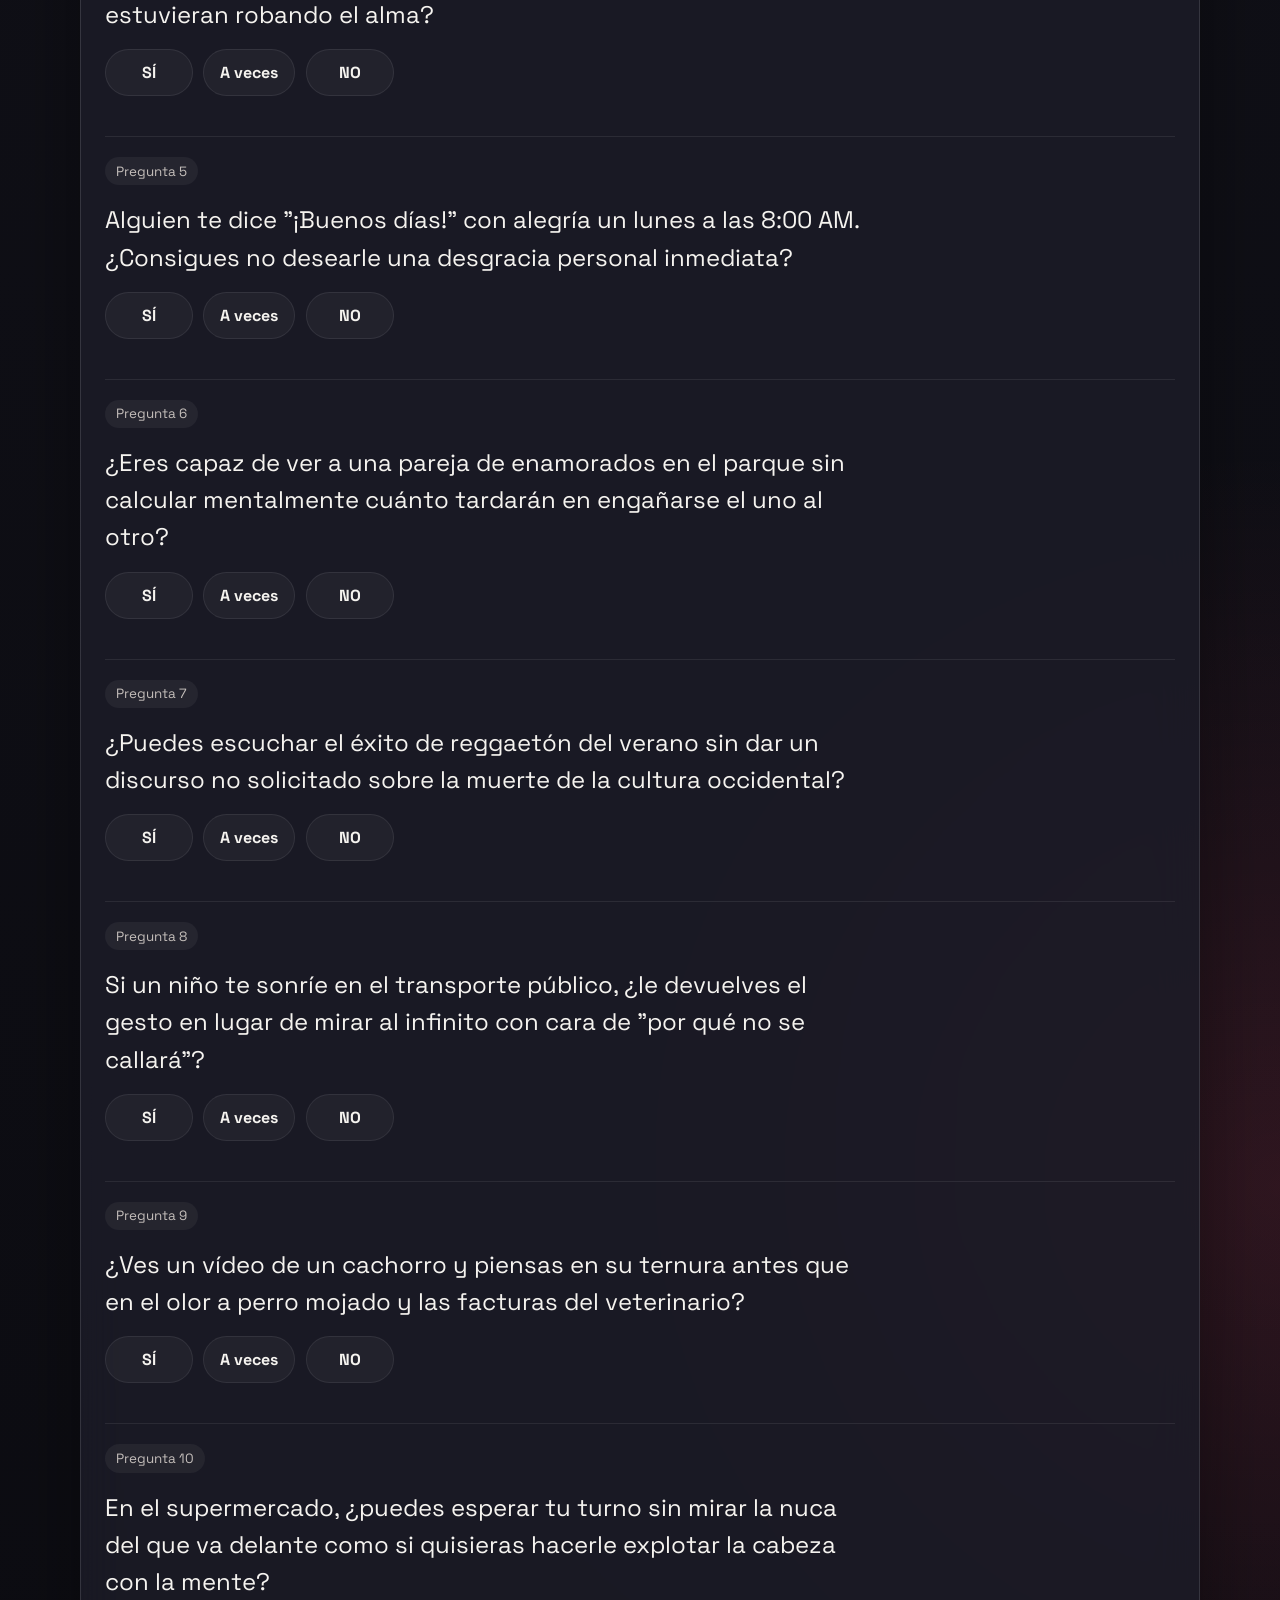
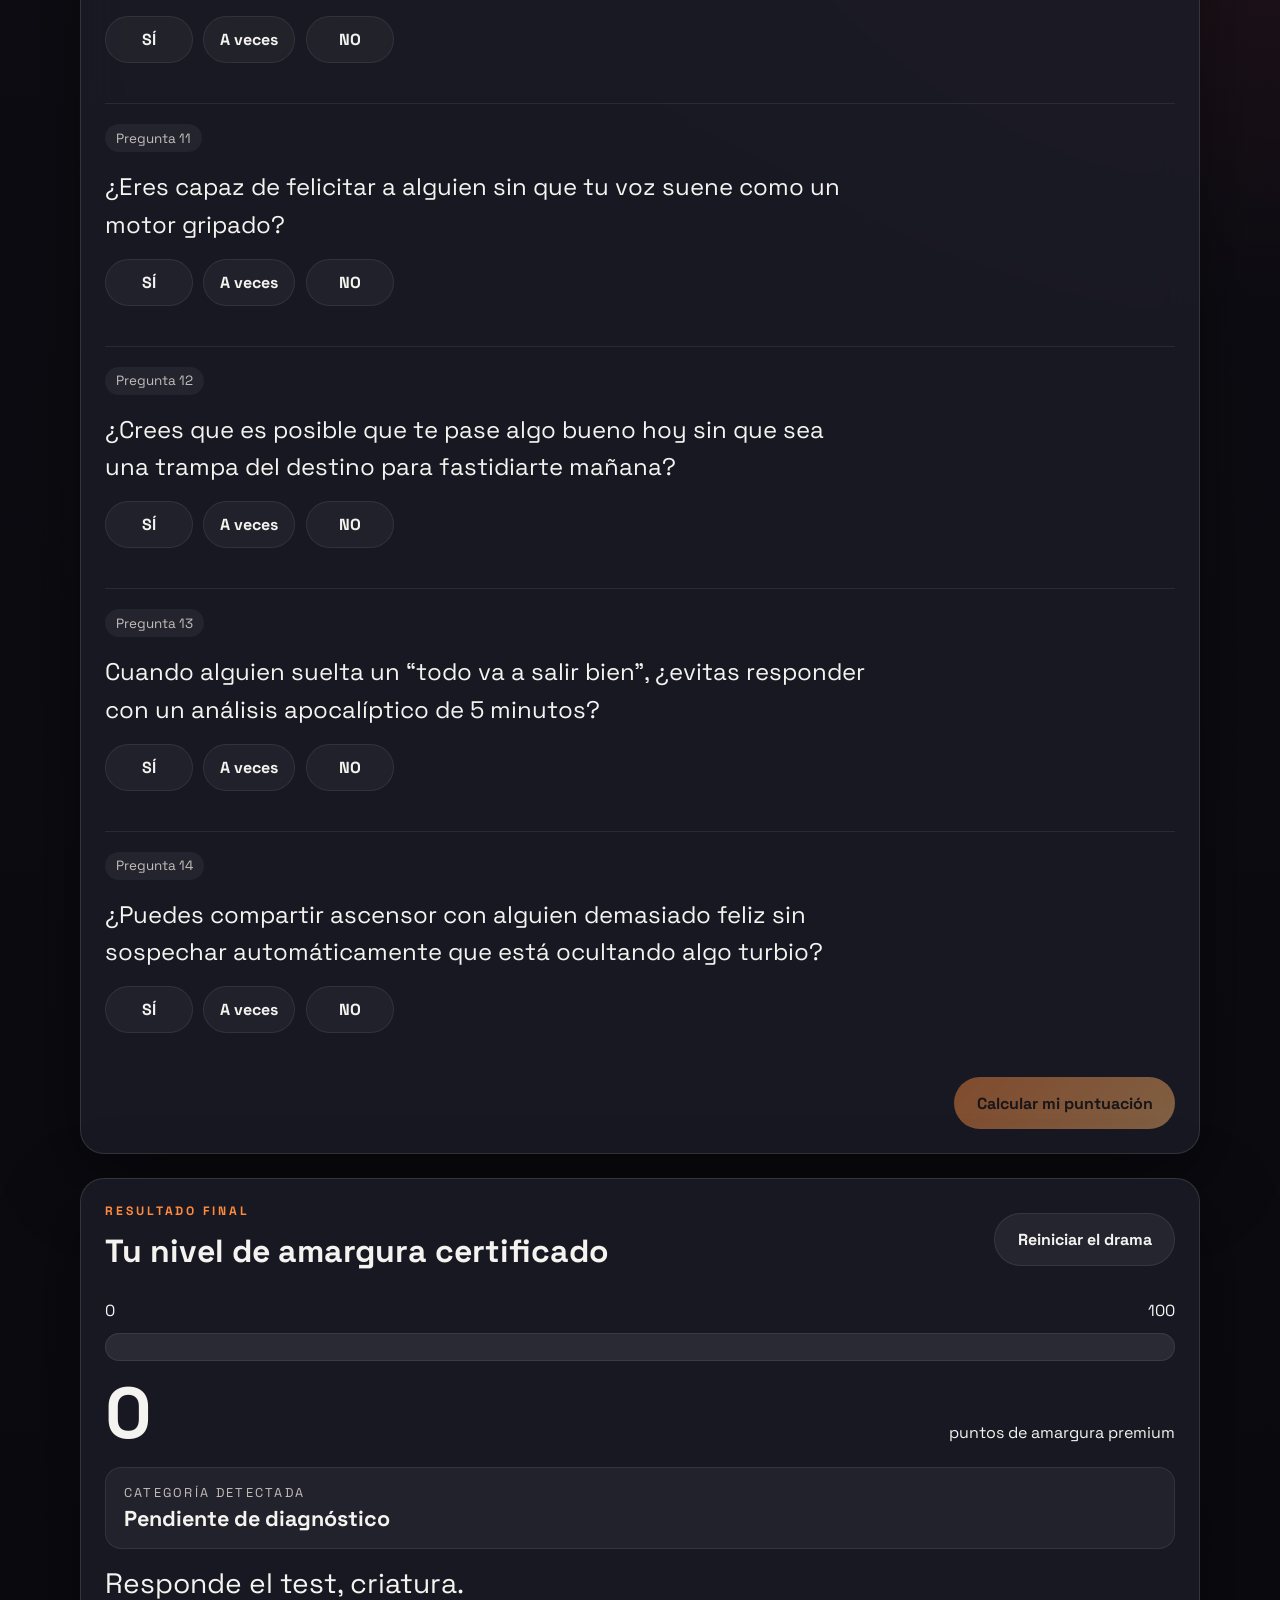
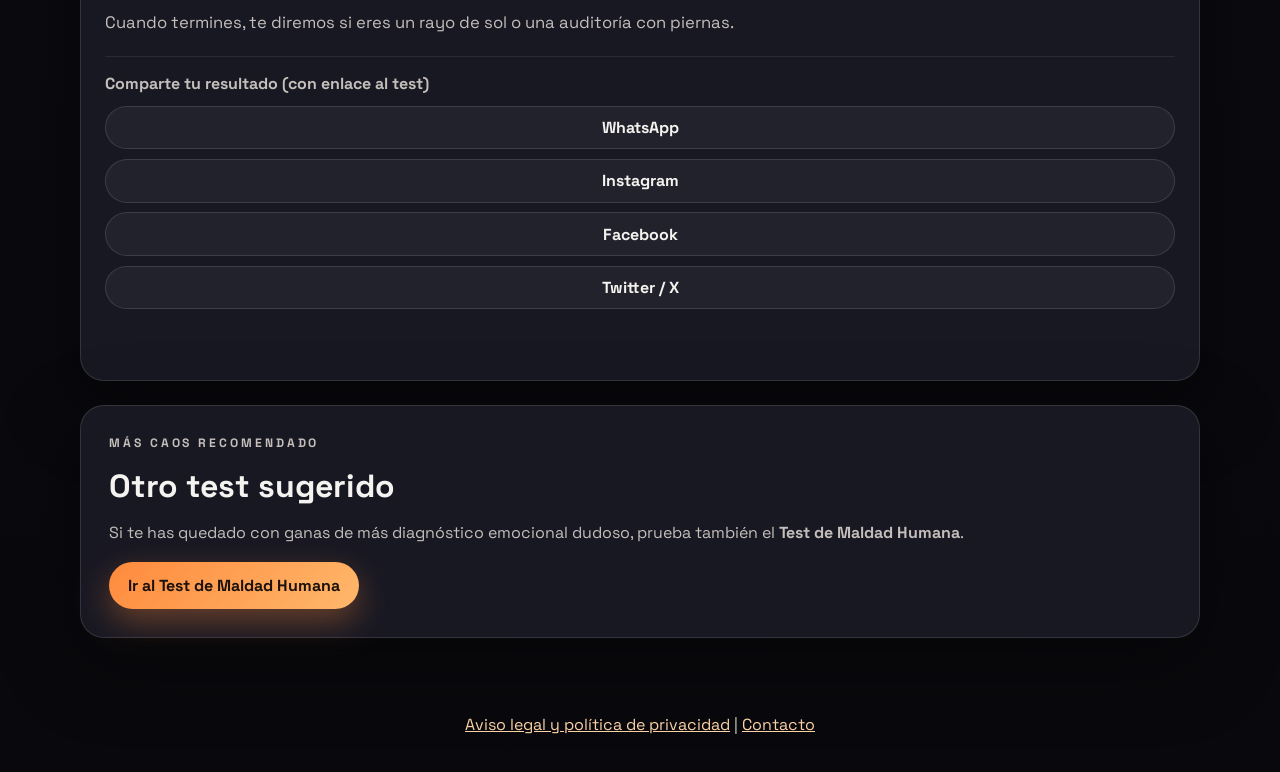
==== commit 9f362546: "Remove redundant privacy/data section from homepage" ====
--- a/index.html
+++ b/index.html
@@ -189,21 +189,6 @@
         </a>
       </section>
 
-      <section class="legal-note card" aria-label="Privacidad y datos">
-        <h2>Privacidad y datos</h2>
-        <p>
-          Este sitio no solicita registro, no recoge datos personales identificativos y no almacena respuestas del test.
-        </p>
-        <p>
-          No usamos cookies propias de analítica o publicidad. El hosting (Hostinger) puede generar registros técnicos de acceso (como IP, fecha/hora, URL y agente de usuario) por seguridad y funcionamiento.
-        </p>
-        <p>
-          También usamos Google Search Console para estadísticas de rendimiento en buscadores. Estos servicios pueden tratar datos técnicos según sus políticas.
-        </p>
-        <p>
-          No vendemos datos ni realizamos cesiones comerciales de información personal.
-        </p>
-      </section>
     </main>
     <footer class="site-footer">
       <p>
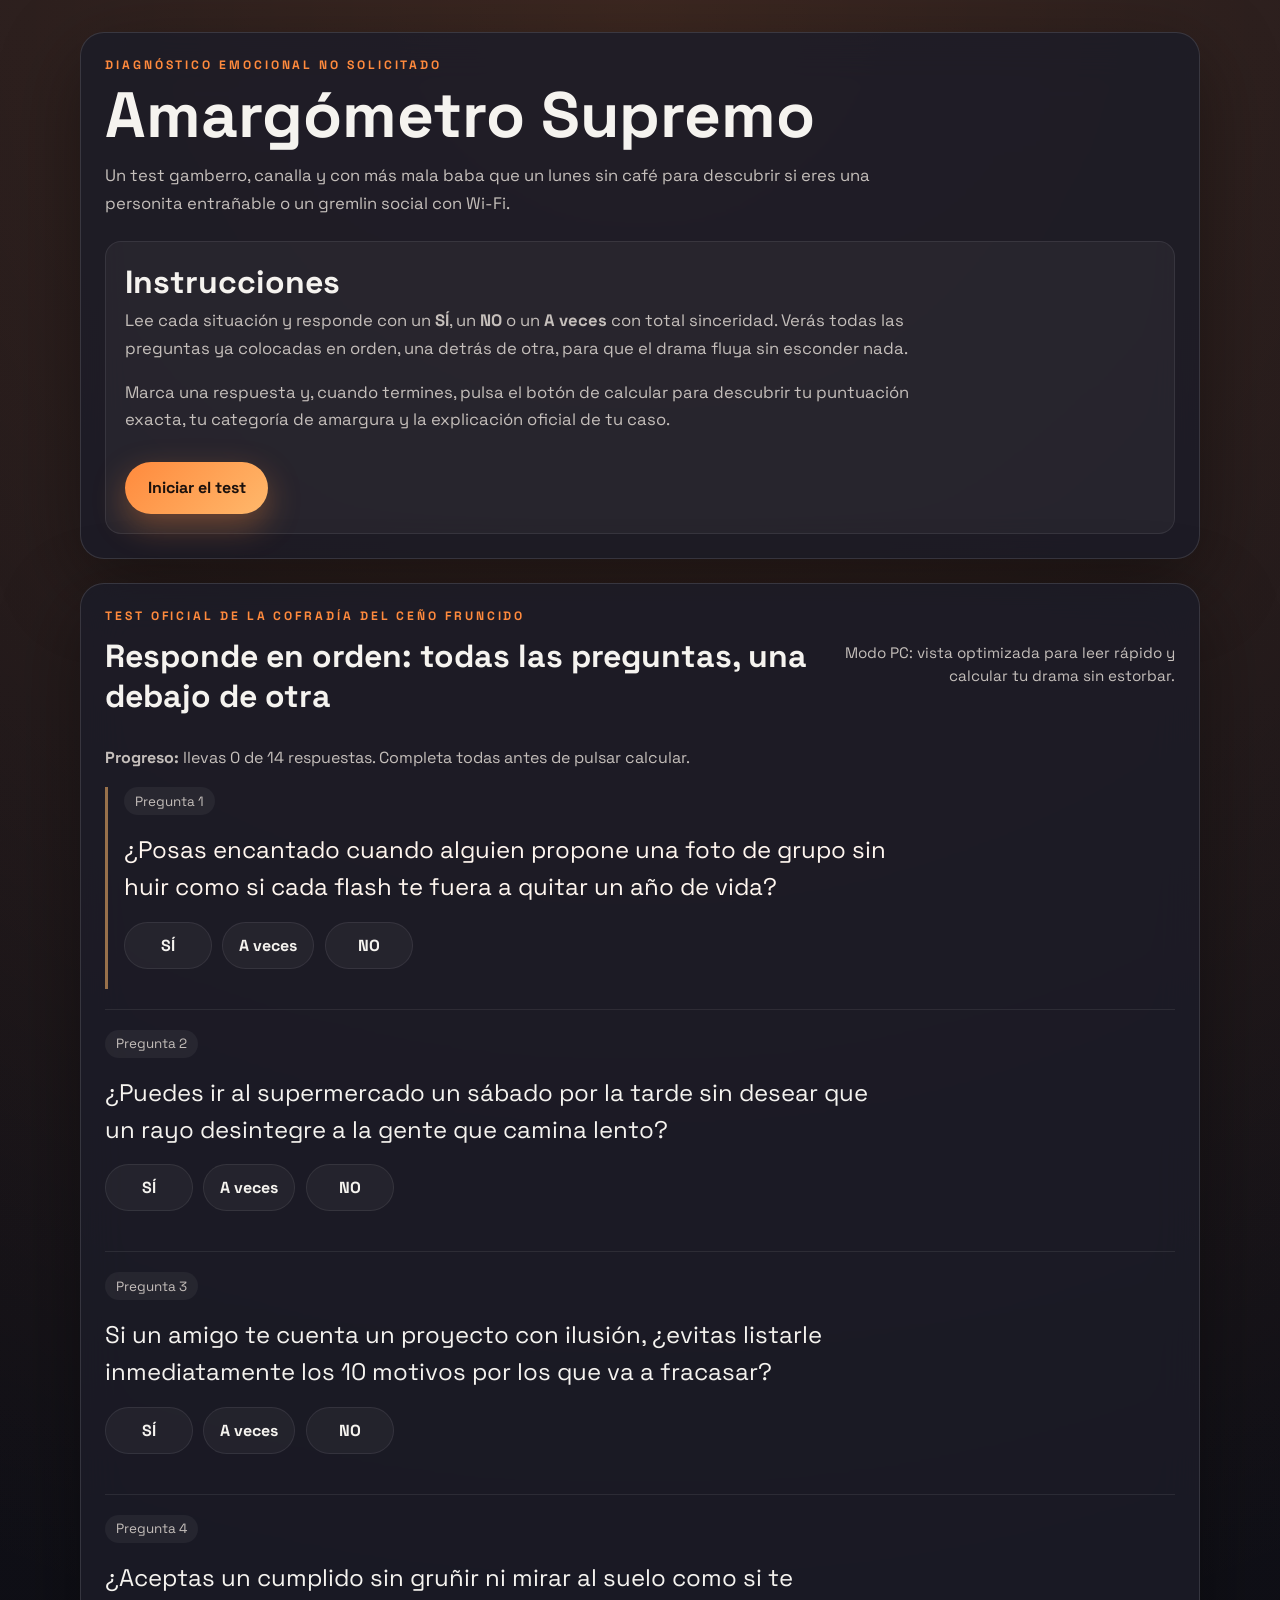
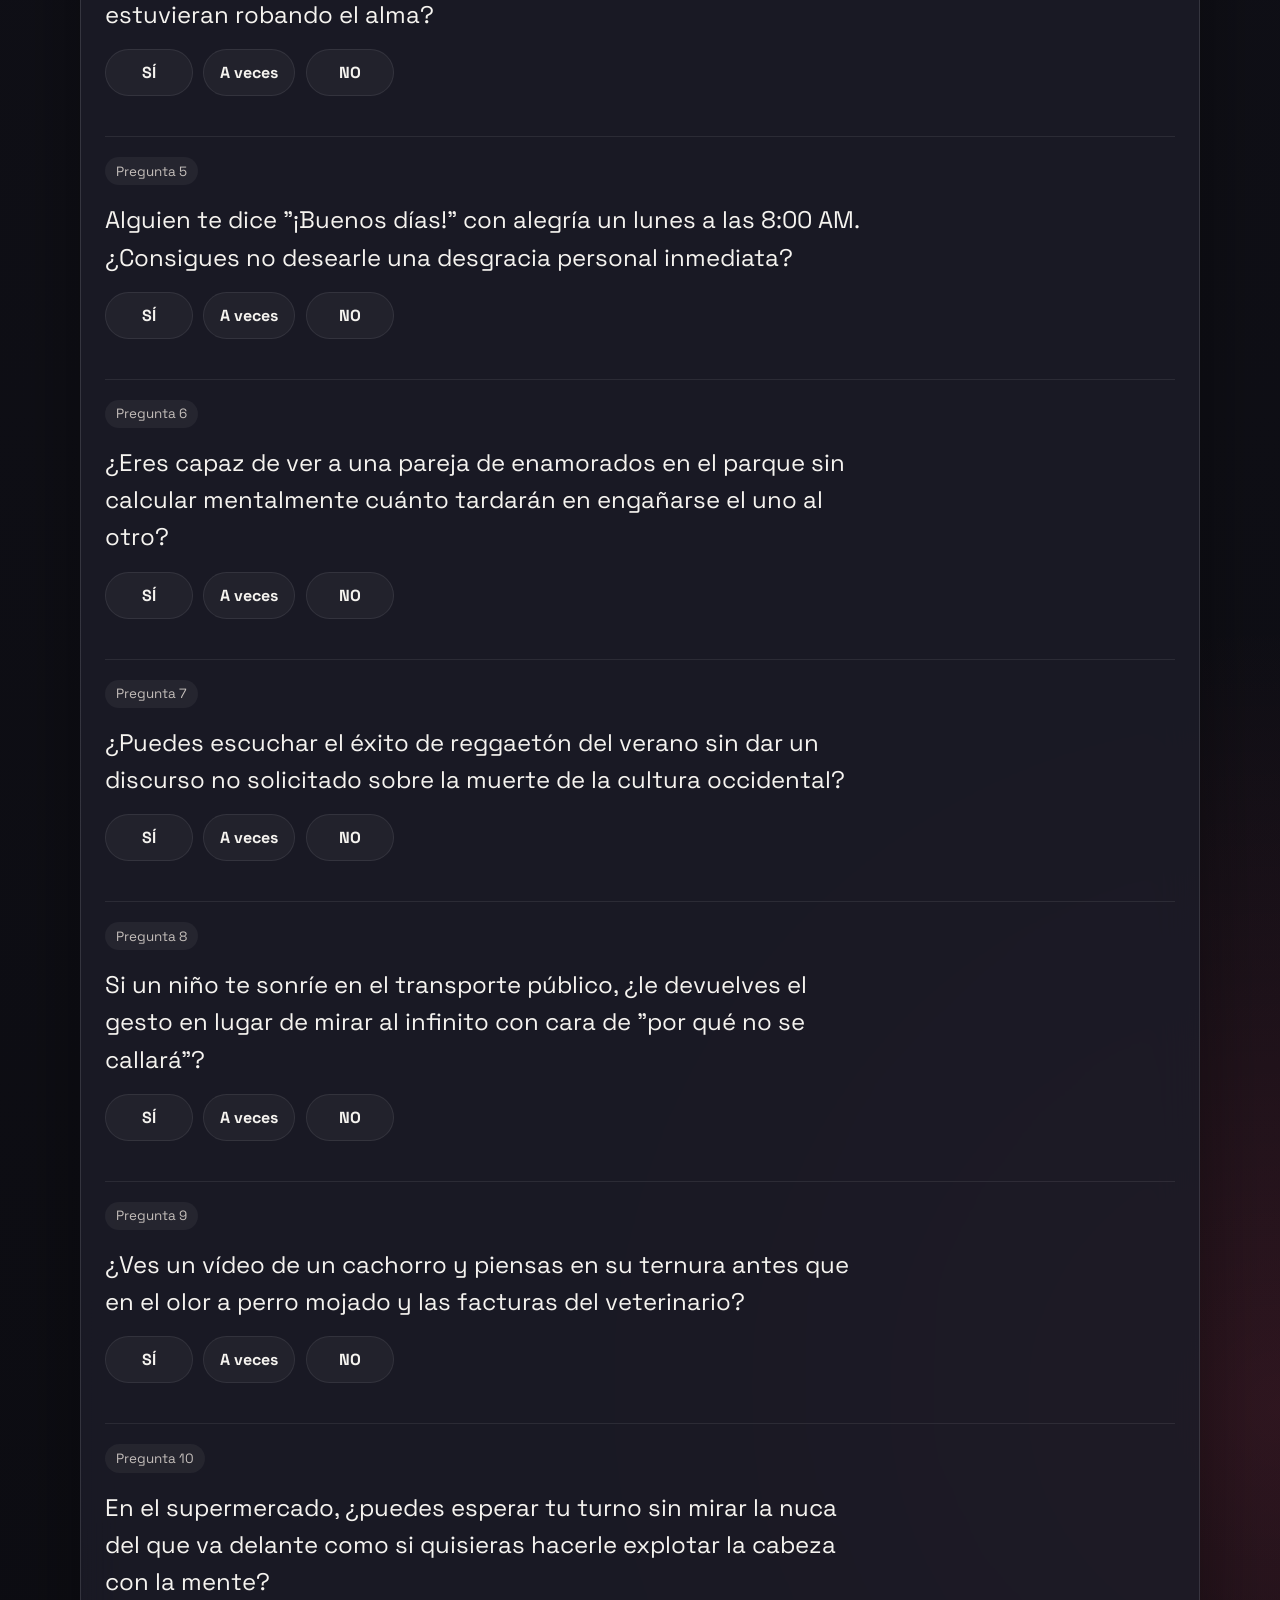
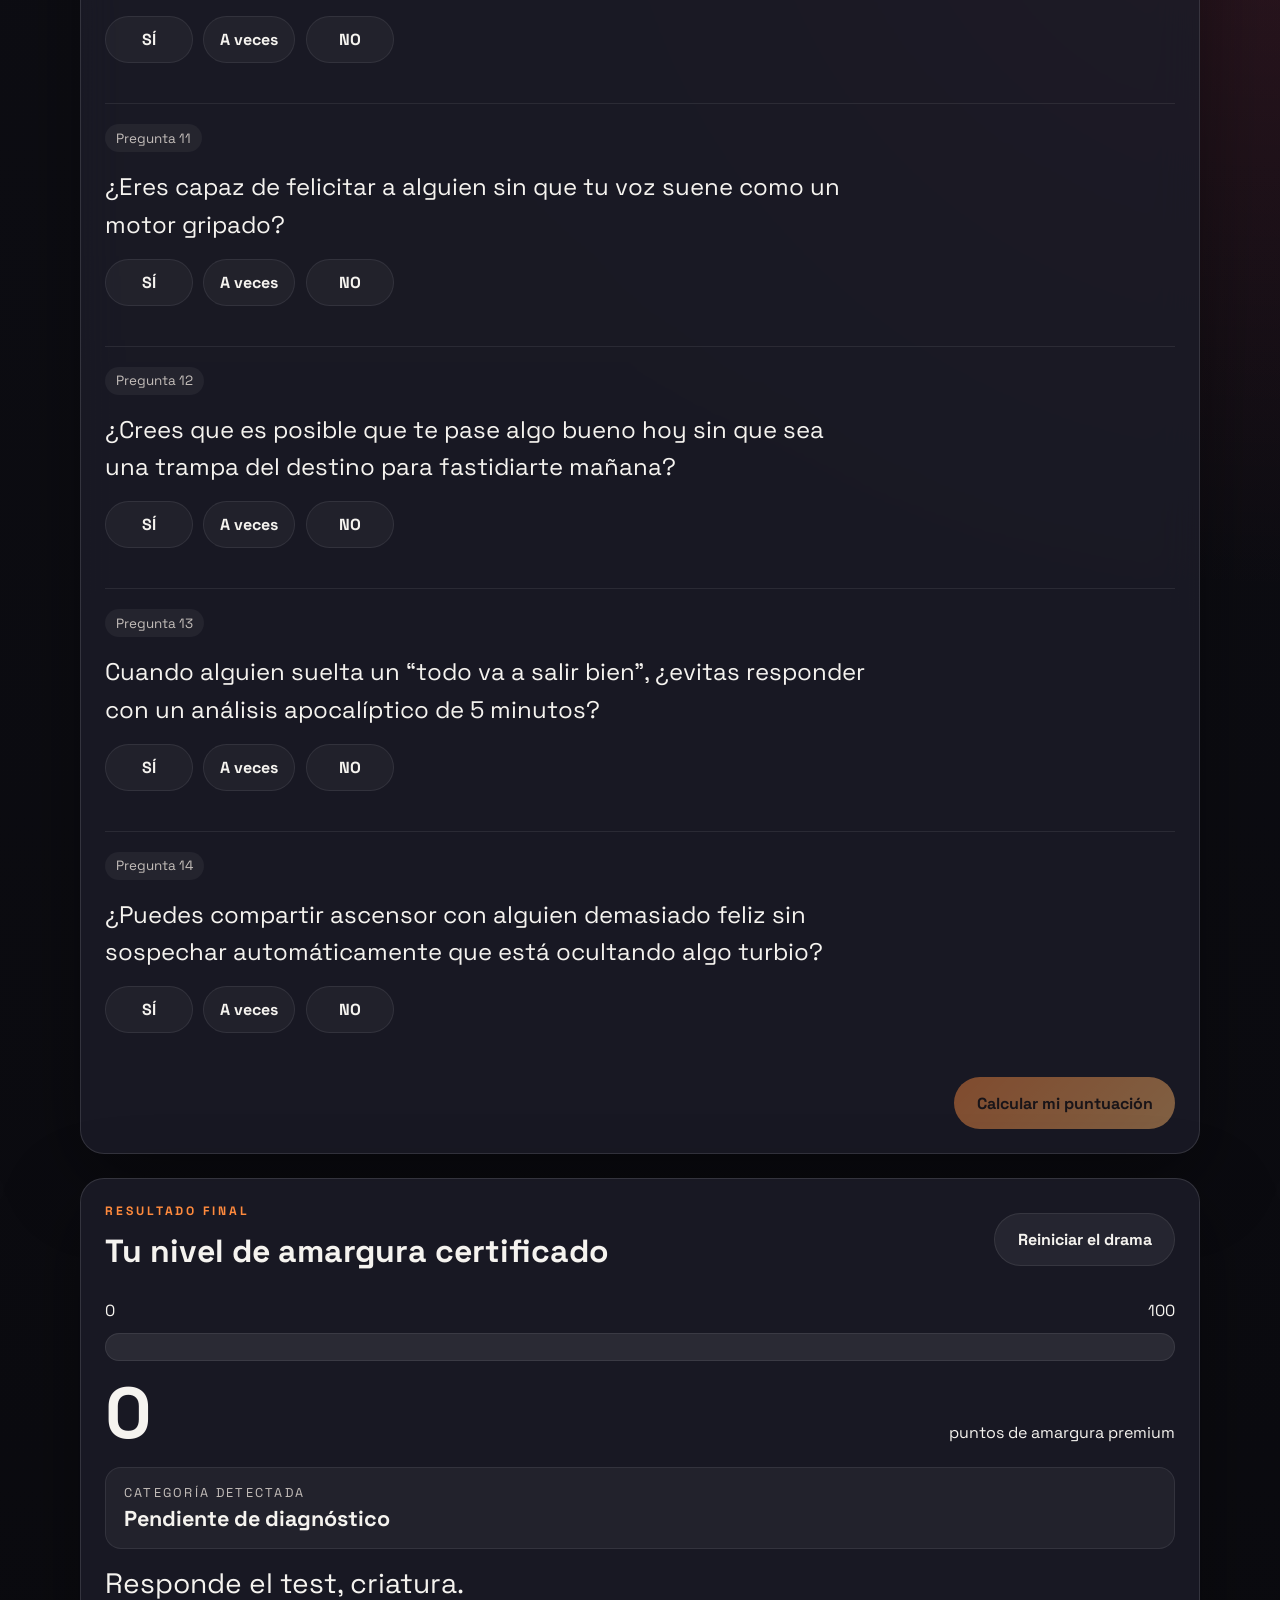
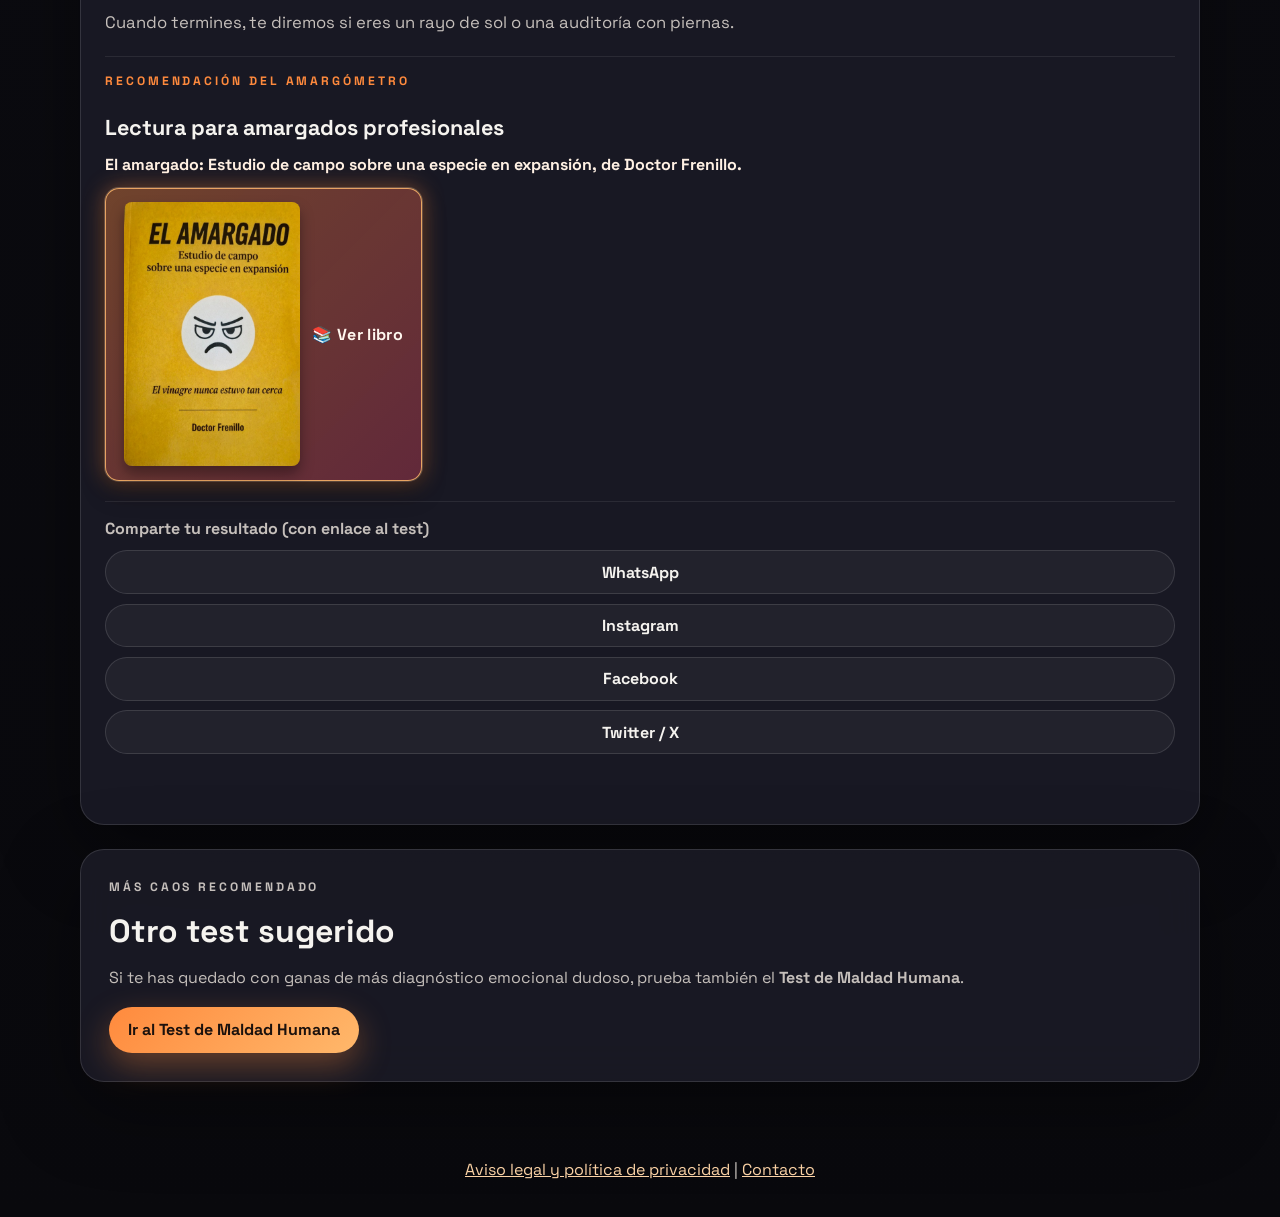
==== commit 41cb4e55: "Restore non-affiliate book link with local cover image" ====
--- a/index.html
+++ b/index.html
@@ -160,6 +160,30 @@
           Cuando termines, te diremos si eres un rayo de sol o una auditoría con piernas.
         </p>
 
+        <section id="result-book" class="affiliate-section" aria-label="Libro recomendado" hidden>
+          <p class="eyebrow">Recomendación del amargómetro</p>
+          <h3>Lectura para amargados profesionales</h3>
+          <p class="affiliate-copy">
+            El amargado: Estudio de campo sobre una especie en expansión, de Doctor Frenillo.
+          </p>
+          <a
+            href="https://amzn.eu/d/02wwALda"
+            target="_blank"
+            rel="noopener noreferrer"
+            class="affiliate-product-link affiliate-product-link--book"
+            aria-label="Ver el libro recomendado"
+          >
+            <img
+              src="images/amargado.jpeg"
+              alt="Portada de El amargado, de Doctor Frenillo"
+              class="affiliate-product-cover"
+              loading="lazy"
+              decoding="async"
+            />
+            <span>📚 Ver libro</span>
+          </a>
+        </section>
+
         <div class="share-wrap" aria-label="Compartir resultado">
           <p class="share-title">Comparte tu resultado (con enlace al test)</p>
           <div class="share-buttons" role="group" aria-label="Botones de compartir">
--- a/styles.css
+++ b/styles.css
@@ -311,6 +311,67 @@
   box-shadow: 0 10px 25px rgba(255, 77, 109, 0.2);
 }
 
+.affiliate-section {
+  margin-top: 1.25rem;
+  padding-top: 1rem;
+  border-top: 1px solid rgba(255, 255, 255, 0.08);
+  display: grid;
+  gap: 0.8rem;
+}
+
+.affiliate-section h3 {
+  margin: 0;
+  font-size: 1.35rem;
+}
+
+.affiliate-copy {
+  margin: 0;
+  color: #fff1e4;
+  font-weight: 700;
+}
+
+.affiliate-product-link {
+  display: inline-flex;
+  align-items: center;
+  gap: 0.75rem;
+  width: fit-content;
+  padding: 0.6rem;
+  border-radius: 14px;
+  border: 1px solid rgba(255, 184, 107, 0.42);
+  background: linear-gradient(135deg, rgba(255, 138, 61, 0.2), rgba(255, 77, 109, 0.15));
+  box-shadow: 0 12px 24px rgba(0, 0, 0, 0.25);
+  transition: transform 160ms ease, filter 160ms ease;
+  color: #ffe9d3;
+  font-weight: 700;
+  text-decoration: none;
+}
+
+.affiliate-product-link:hover {
+  transform: translateY(-2px);
+  filter: brightness(1.08);
+}
+
+.affiliate-product-cover {
+  width: 176px;
+  height: 264px;
+  border-radius: 8px;
+  object-fit: cover;
+  box-shadow: 0 8px 14px rgba(0, 0, 0, 0.35);
+}
+
+.affiliate-product-link--book {
+  padding: 0.85rem 1.15rem;
+  border: 1px solid rgba(255, 184, 107, 0.85);
+  background: linear-gradient(135deg, rgba(255, 138, 61, 0.38), rgba(255, 77, 109, 0.32));
+  box-shadow:
+    0 12px 24px rgba(0, 0, 0, 0.28),
+    0 0 0 1px rgba(255, 218, 184, 0.25),
+    0 0 22px rgba(255, 138, 61, 0.45);
+  color: #fff7ef;
+  font-size: 1rem;
+  letter-spacing: 0.02em;
+}
+
 .instructions .primary-btn {
   margin-top: 0.75rem;
 }
@@ -625,4 +686,14 @@
     width: 100%;
   }
 
-}
+  .affiliate-product-link--book {
+    width: 100%;
+    justify-content: center;
+  }
+
+  .affiliate-product-cover {
+    width: 120px;
+    height: 180px;
+  }
+
+}
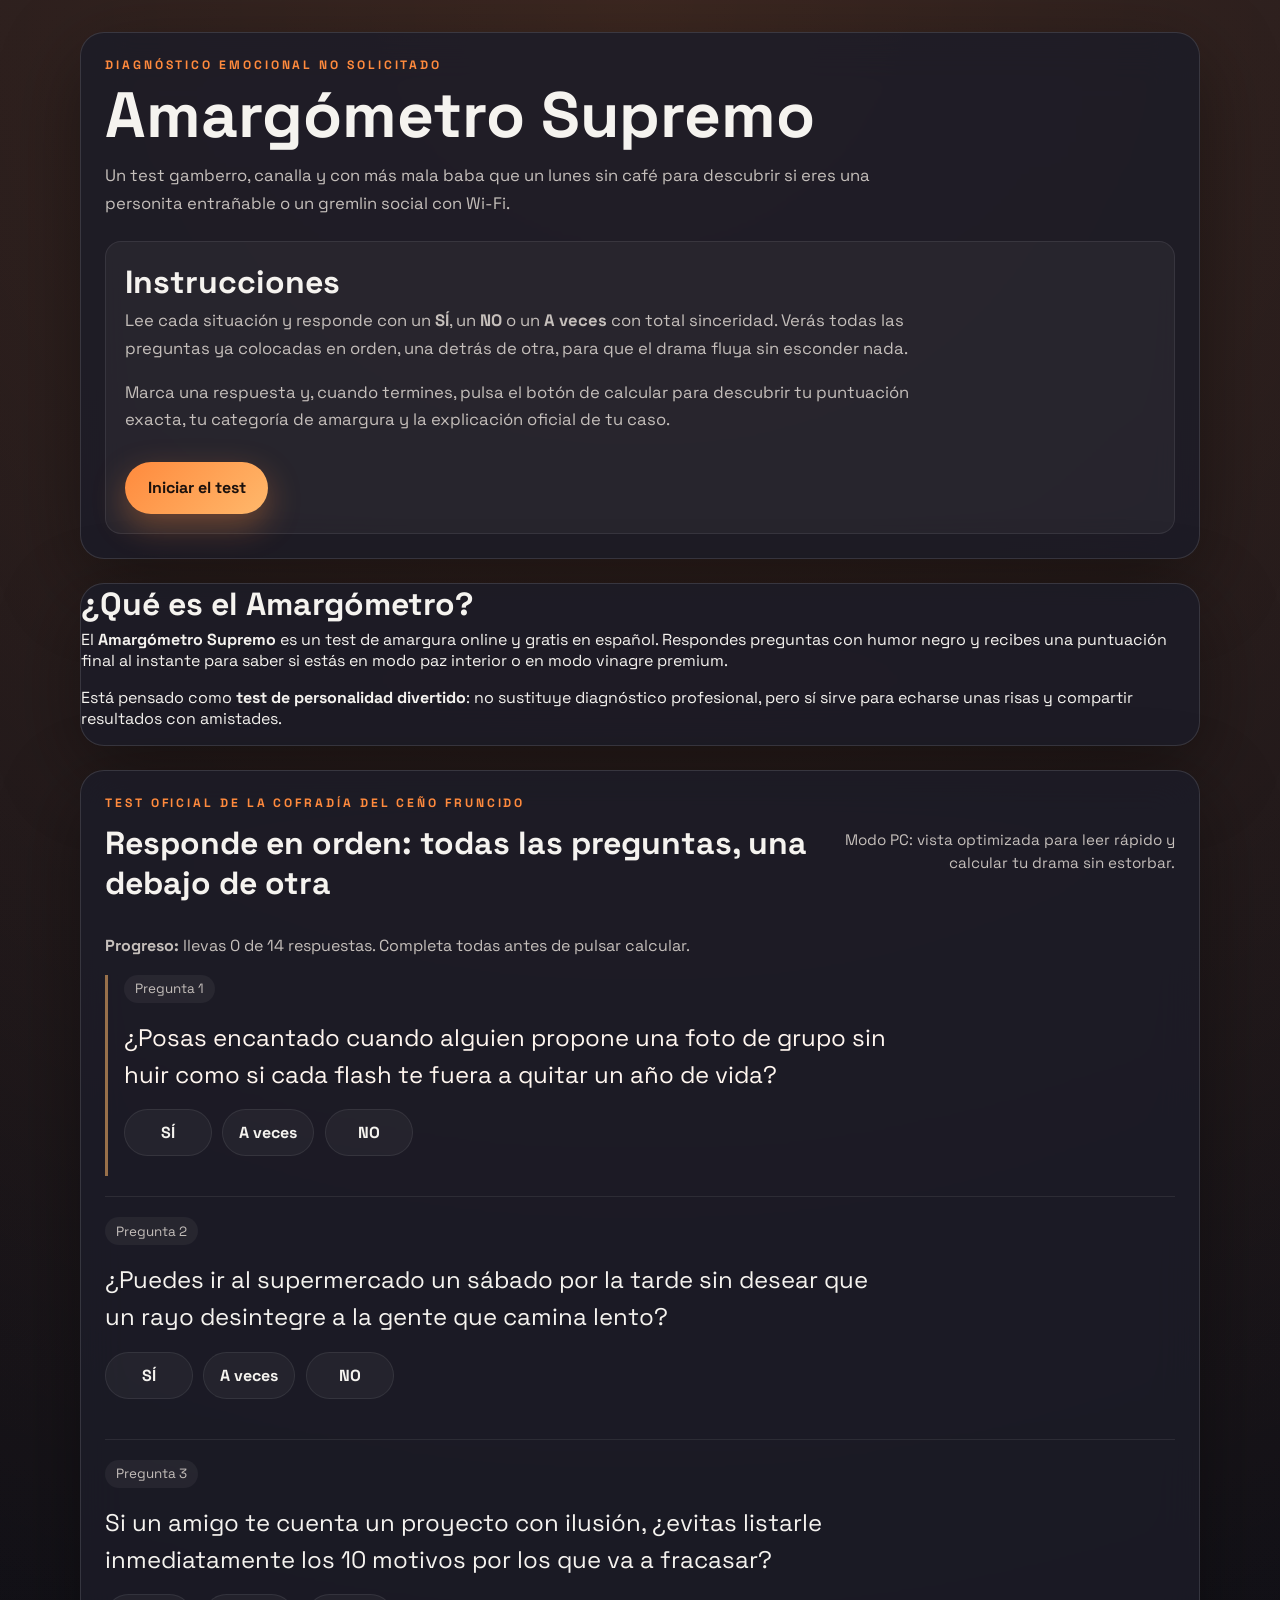
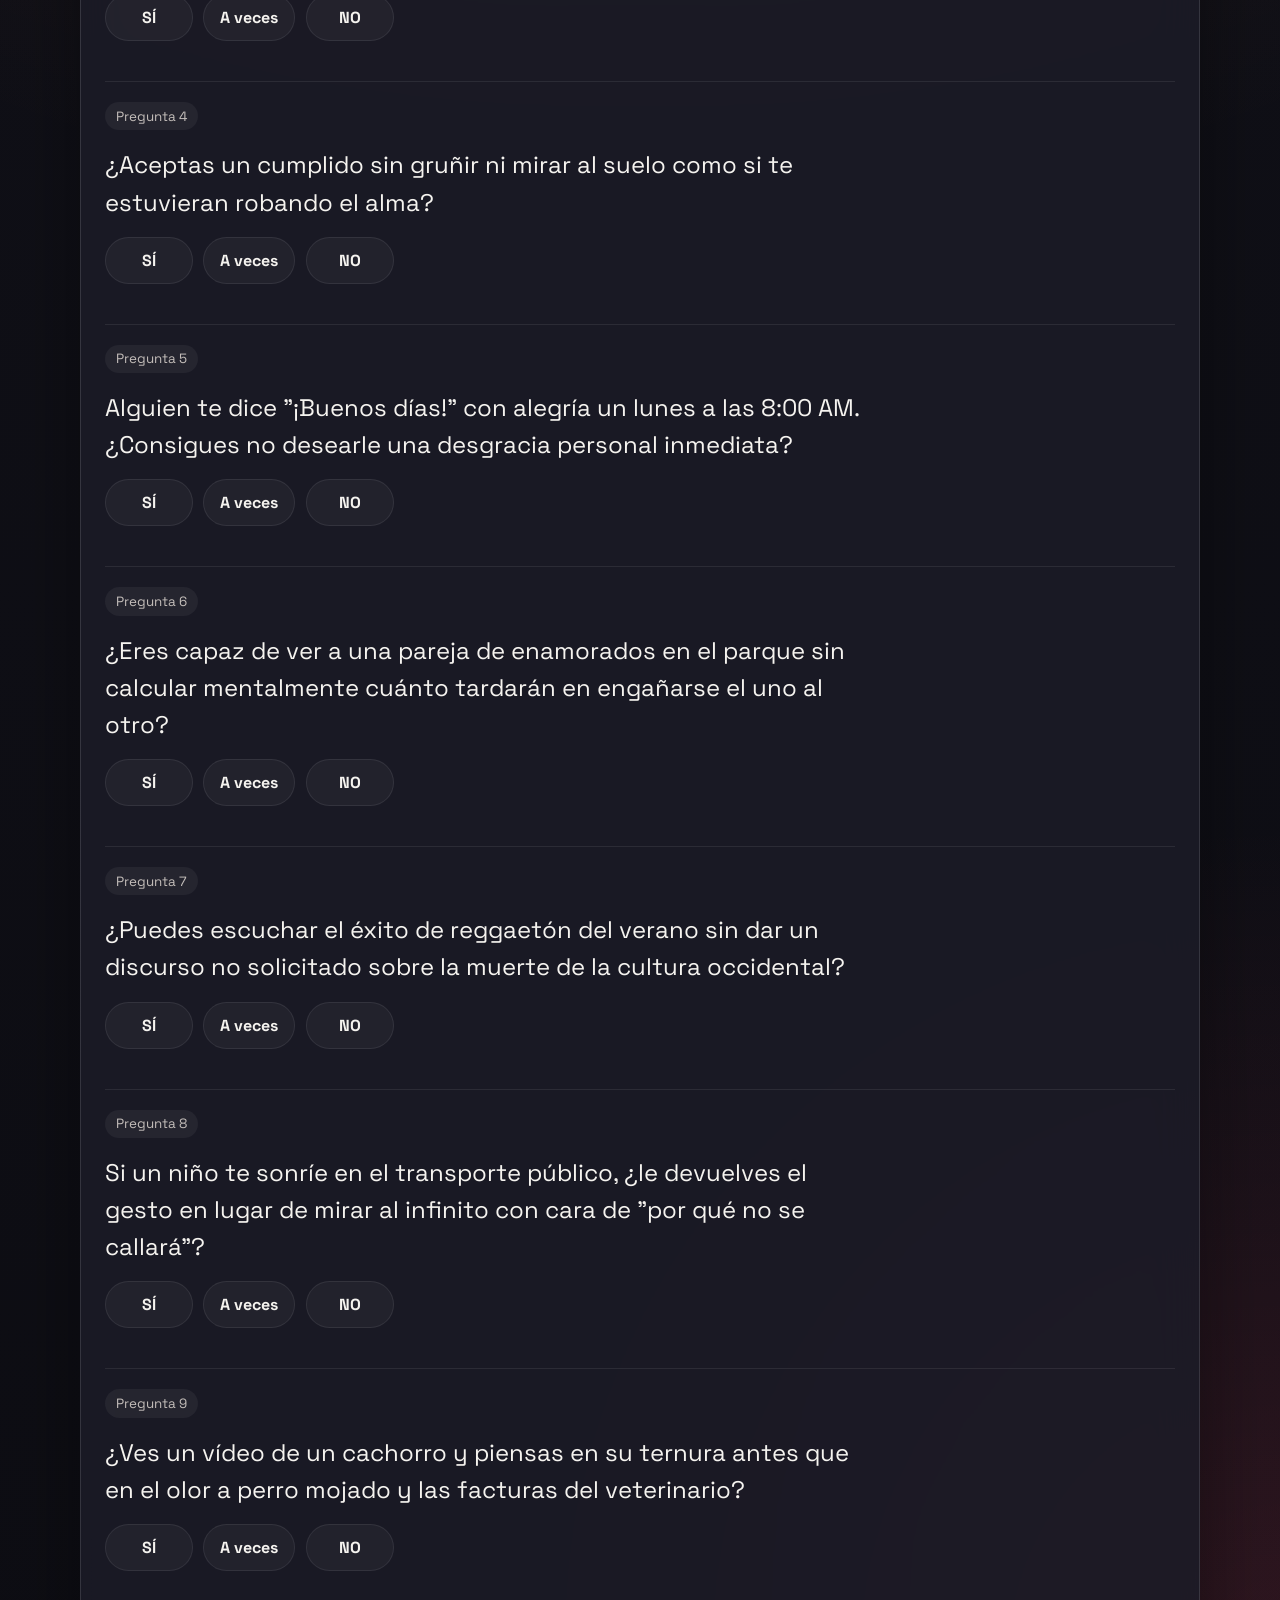
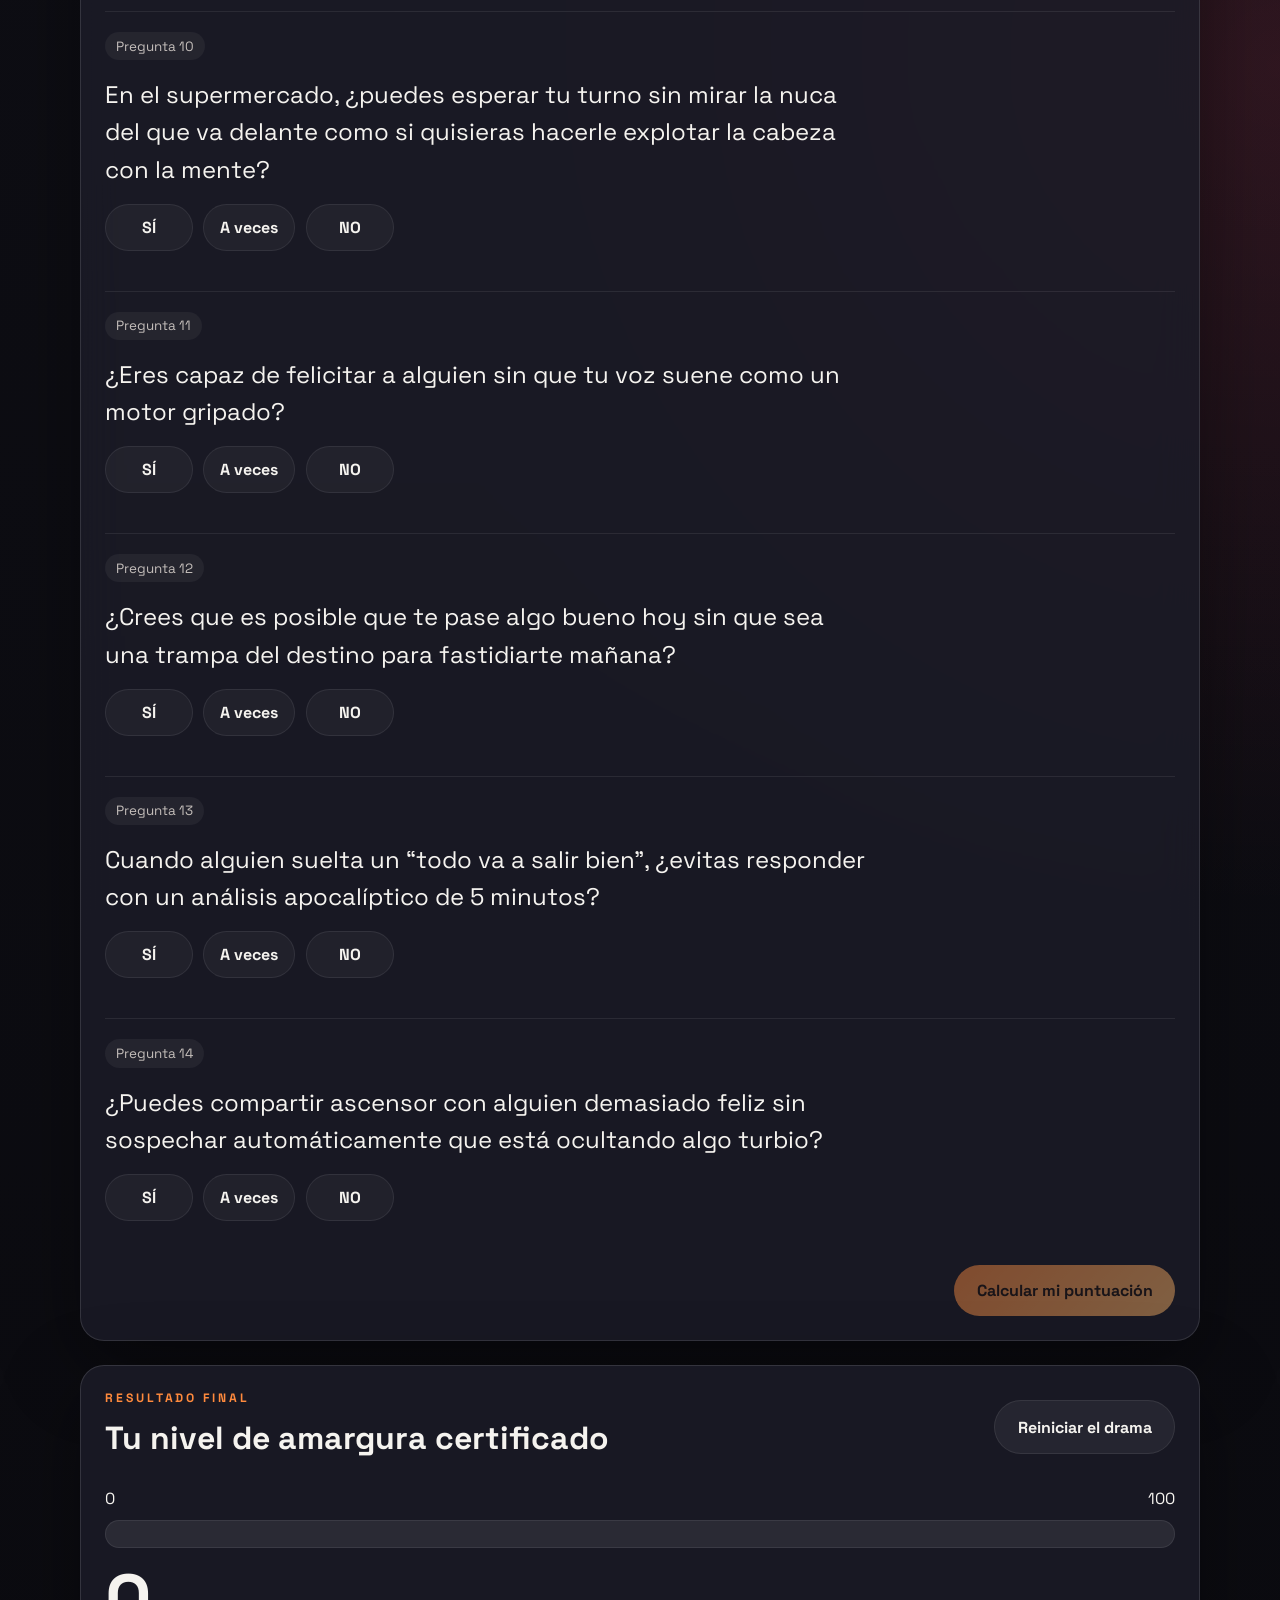
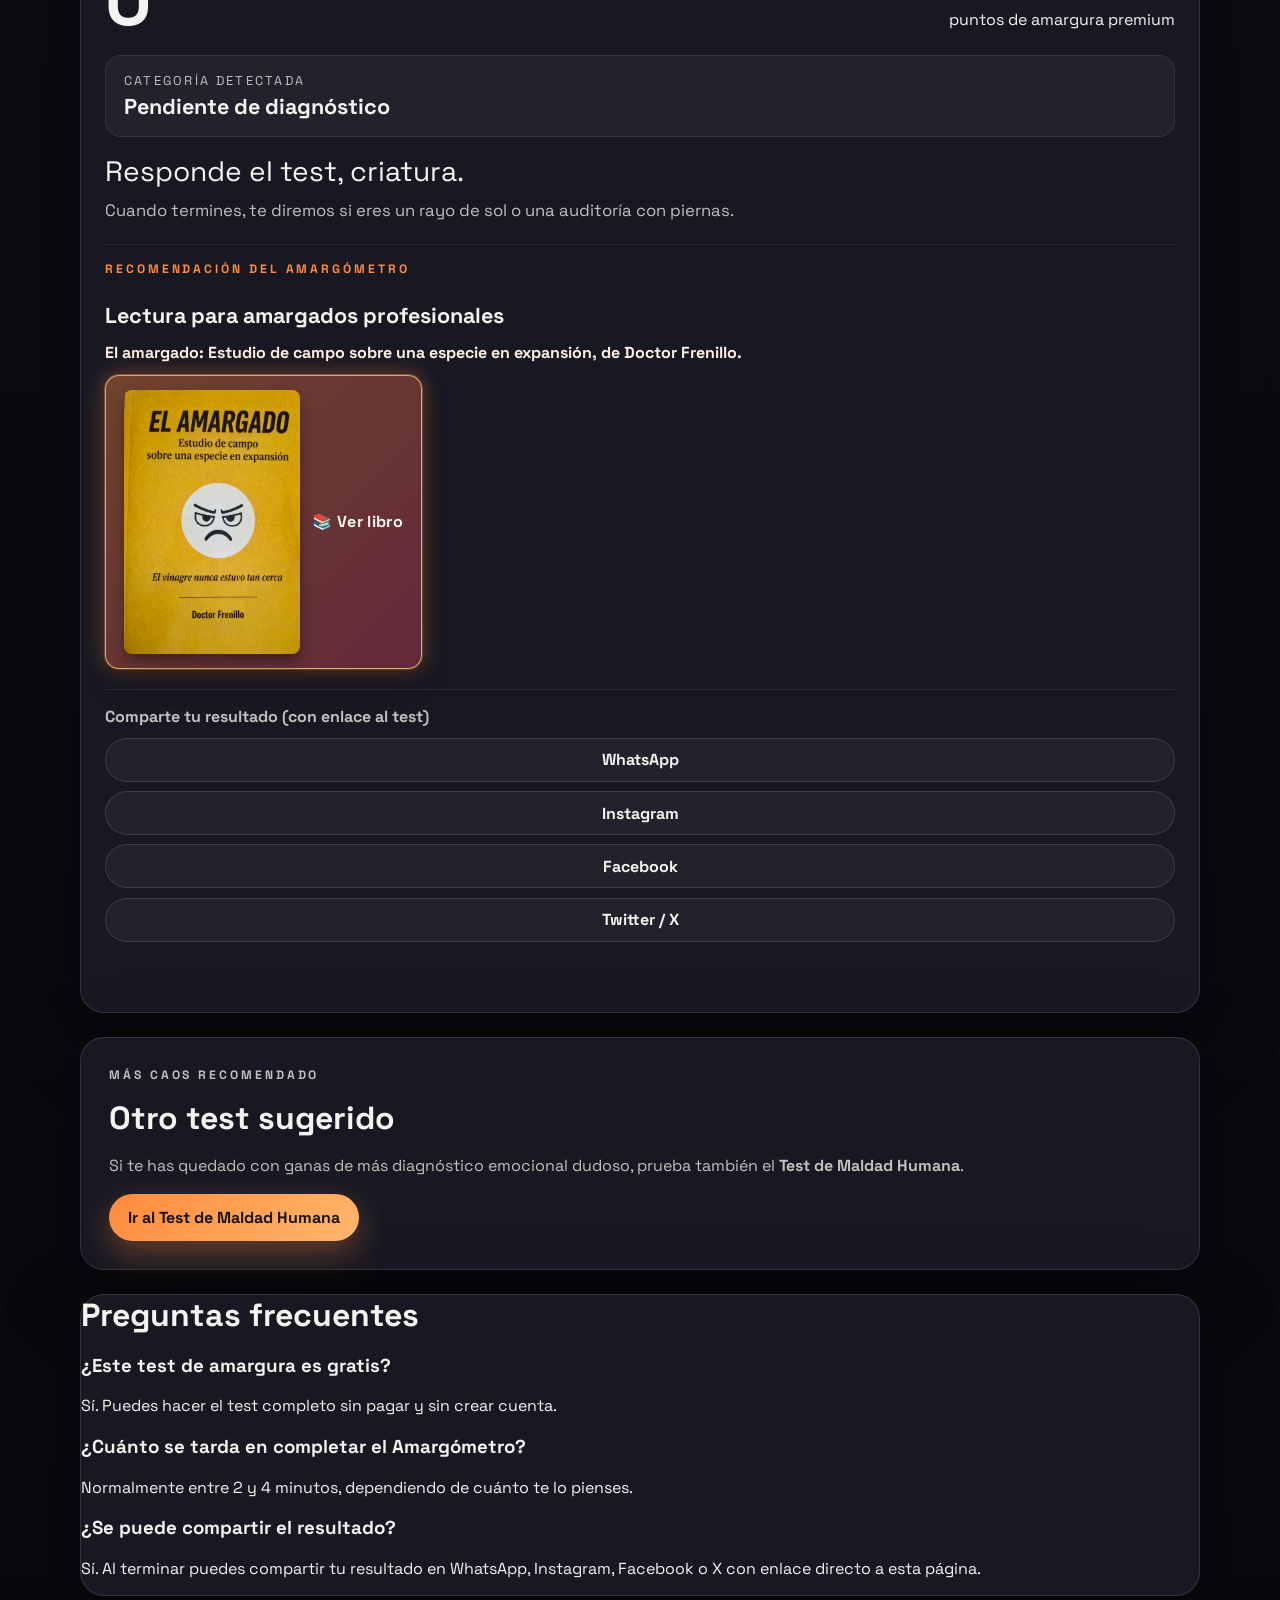
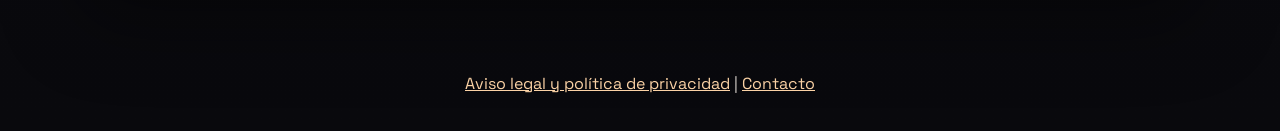
==== commit aa8bd797: "Mejora SEO on-page con contenido semántico y schema FAQ" ====
--- a/index.html
+++ b/index.html
@@ -3,18 +3,20 @@
   <head>
     <meta charset="UTF-8" />
     <meta name="viewport" content="width=device-width, initial-scale=1.0" />
-    <meta http-equiv="Cache-Control" content="no-cache, no-store, must-revalidate" />
-    <meta http-equiv="Pragma" content="no-cache" />
-    <meta http-equiv="Expires" content="0" />
     <title>Amargómetro Supremo | Test gratis de amargura online</title>
     <meta
       name="description"
       content="Descubre tu nivel de amargura con el Amargómetro Supremo: test online gratis, rápido y en español con resultado al instante para compartir."
     />
+    <meta
+      name="keywords"
+      content="amargómetro, test de amargura, test de personalidad divertido, test online gratis, test en español"
+    />
     <meta name="robots" content="index, follow, max-image-preview:large" />
     <meta name="author" content="Amargómetro Supremo" />
     <meta name="theme-color" content="#15121f" />
     <link rel="canonical" href="https://elamargometro.com/" />
+    <link rel="alternate" hreflang="es" href="https://elamargometro.com/" />
 
     <meta property="og:type" content="website" />
     <meta property="og:locale" content="es_ES" />
@@ -26,6 +28,7 @@
     />
     <meta property="og:url" content="https://elamargometro.com/" />
     <meta property="og:image" content="https://elamargometro.com/images/amargado.jpeg" />
+    <meta property="og:image:alt" content="Portada del Amargómetro Supremo" />
 
     <meta name="twitter:card" content="summary_large_image" />
     <meta name="twitter:title" content="Amargómetro Supremo | Test gratis de amargura online" />
@@ -34,6 +37,7 @@
       content="Mide tu nivel de amargura en minutos y comparte el resultado con tus amistades."
     />
     <meta name="twitter:image" content="https://elamargometro.com/images/amargado.jpeg" />
+    <meta name="twitter:image:alt" content="Portada del Amargómetro Supremo" />
     <link rel="preconnect" href="https://fonts.googleapis.com" />
     <link rel="preconnect" href="https://fonts.gstatic.com" crossorigin />
     <link
@@ -52,7 +56,21 @@
             "name": "Amargómetro Supremo",
             "url": "https://elamargometro.com/",
             "inLanguage": "es",
-            "description": "Test online para medir el nivel de amargura con resultado inmediato."
+            "description": "Test online para medir el nivel de amargura con resultado inmediato.",
+            "potentialAction": {
+              "@type": "SearchAction",
+              "target": "https://elamargometro.com/?q={search_term_string}",
+              "query-input": "required name=search_term_string"
+            }
+          },
+          {
+            "@type": "Organization",
+            "name": "Amargómetro Supremo",
+            "url": "https://elamargometro.com/",
+            "logo": "https://elamargometro.com/images/amargado.jpeg",
+            "sameAs": [
+              "https://elamargometro.com/"
+            ]
           },
           {
             "@type": "WebPage",
@@ -67,6 +85,35 @@
               "url": "https://elamargometro.com/images/amargado.jpeg"
             },
             "description": "Test gratis en español para conocer tu puntuación de amargura y compartirla."
+          },
+          {
+            "@type": "FAQPage",
+            "mainEntity": [
+              {
+                "@type": "Question",
+                "name": "¿El Amargómetro es gratis?",
+                "acceptedAnswer": {
+                  "@type": "Answer",
+                  "text": "Sí, el test de amargura es completamente gratis y se puede hacer online sin registro."
+                }
+              },
+              {
+                "@type": "Question",
+                "name": "¿Cuánto tarda el test?",
+                "acceptedAnswer": {
+                  "@type": "Answer",
+                  "text": "La mayoría de personas lo completan en 2 a 4 minutos y reciben su resultado al instante."
+                }
+              },
+              {
+                "@type": "Question",
+                "name": "¿Puedo compartir mi resultado?",
+                "acceptedAnswer": {
+                  "@type": "Answer",
+                  "text": "Sí, al finalizar podrás compartir tu puntuación en redes sociales junto con un enlace al test."
+                }
+              }
+            ]
           }
         ]
       }
@@ -96,6 +143,19 @@
         </div>
       </section>
 
+      <section class="card" aria-label="Qué es el Amargómetro">
+        <h2>¿Qué es el Amargómetro?</h2>
+        <p>
+          El <strong>Amargómetro Supremo</strong> es un test de amargura online y gratis en español.
+          Respondes preguntas con humor negro y recibes una puntuación final al instante para saber
+          si estás en modo paz interior o en modo vinagre premium.
+        </p>
+        <p>
+          Está pensado como <strong>test de personalidad divertido</strong>: no sustituye diagnóstico
+          profesional, pero sí sirve para echarse unas risas y compartir resultados con amistades.
+        </p>
+      </section>
+
       <section class="quiz card">
         <div class="quiz-header">
           <div>
@@ -167,7 +227,7 @@
             El amargado: Estudio de campo sobre una especie en expansión, de Doctor Frenillo.
           </p>
           <a
-            href="https://amzn.eu/d/02wwALda"
+            href="https://amzn.eu/d/03jZWnQk"
             target="_blank"
             rel="noopener noreferrer"
             class="affiliate-product-link affiliate-product-link--book"
@@ -213,6 +273,19 @@
         </a>
       </section>
 
+      <section class="card" aria-label="Preguntas frecuentes">
+        <h2>Preguntas frecuentes</h2>
+        <h3>¿Este test de amargura es gratis?</h3>
+        <p>Sí. Puedes hacer el test completo sin pagar y sin crear cuenta.</p>
+        <h3>¿Cuánto se tarda en completar el Amargómetro?</h3>
+        <p>Normalmente entre 2 y 4 minutos, dependiendo de cuánto te lo pienses.</p>
+        <h3>¿Se puede compartir el resultado?</h3>
+        <p>
+          Sí. Al terminar puedes compartir tu resultado en WhatsApp, Instagram, Facebook o X con
+          enlace directo a esta página.
+        </p>
+      </section>
+
     </main>
     <footer class="site-footer">
       <p>
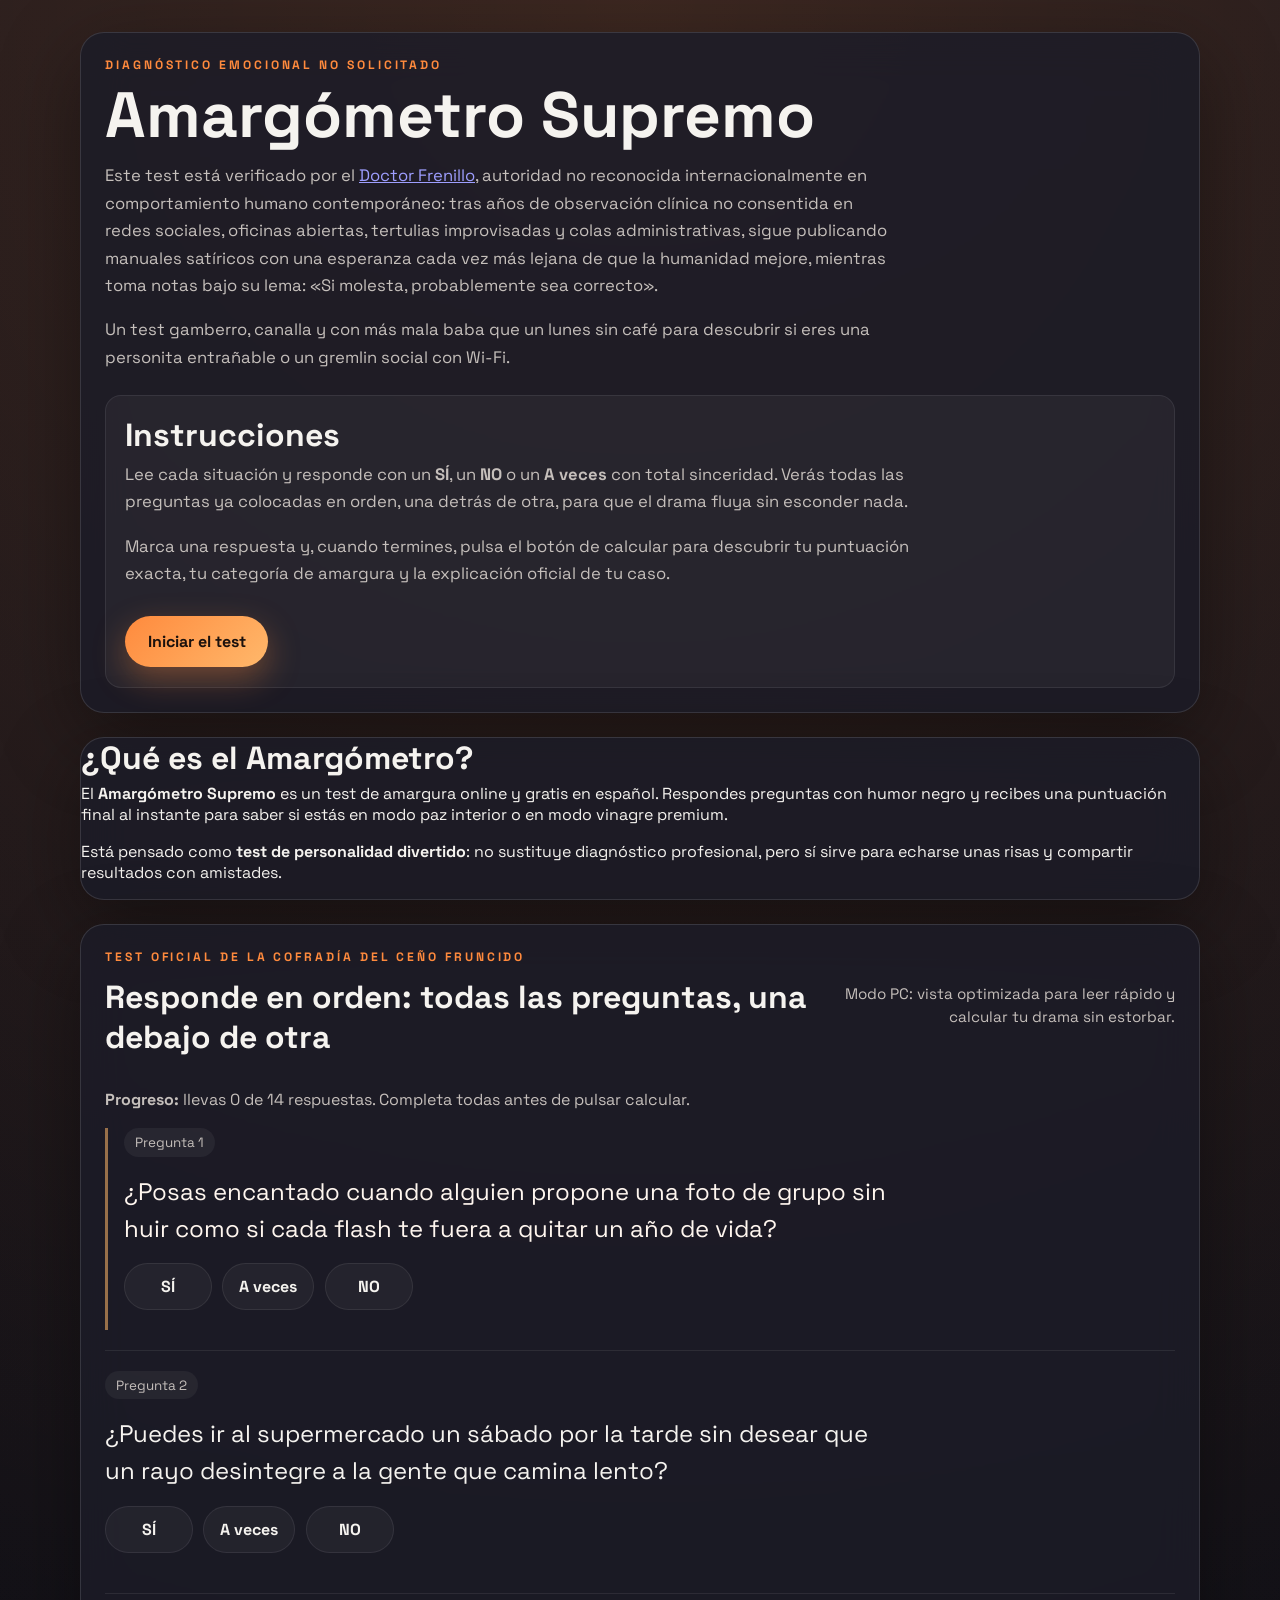
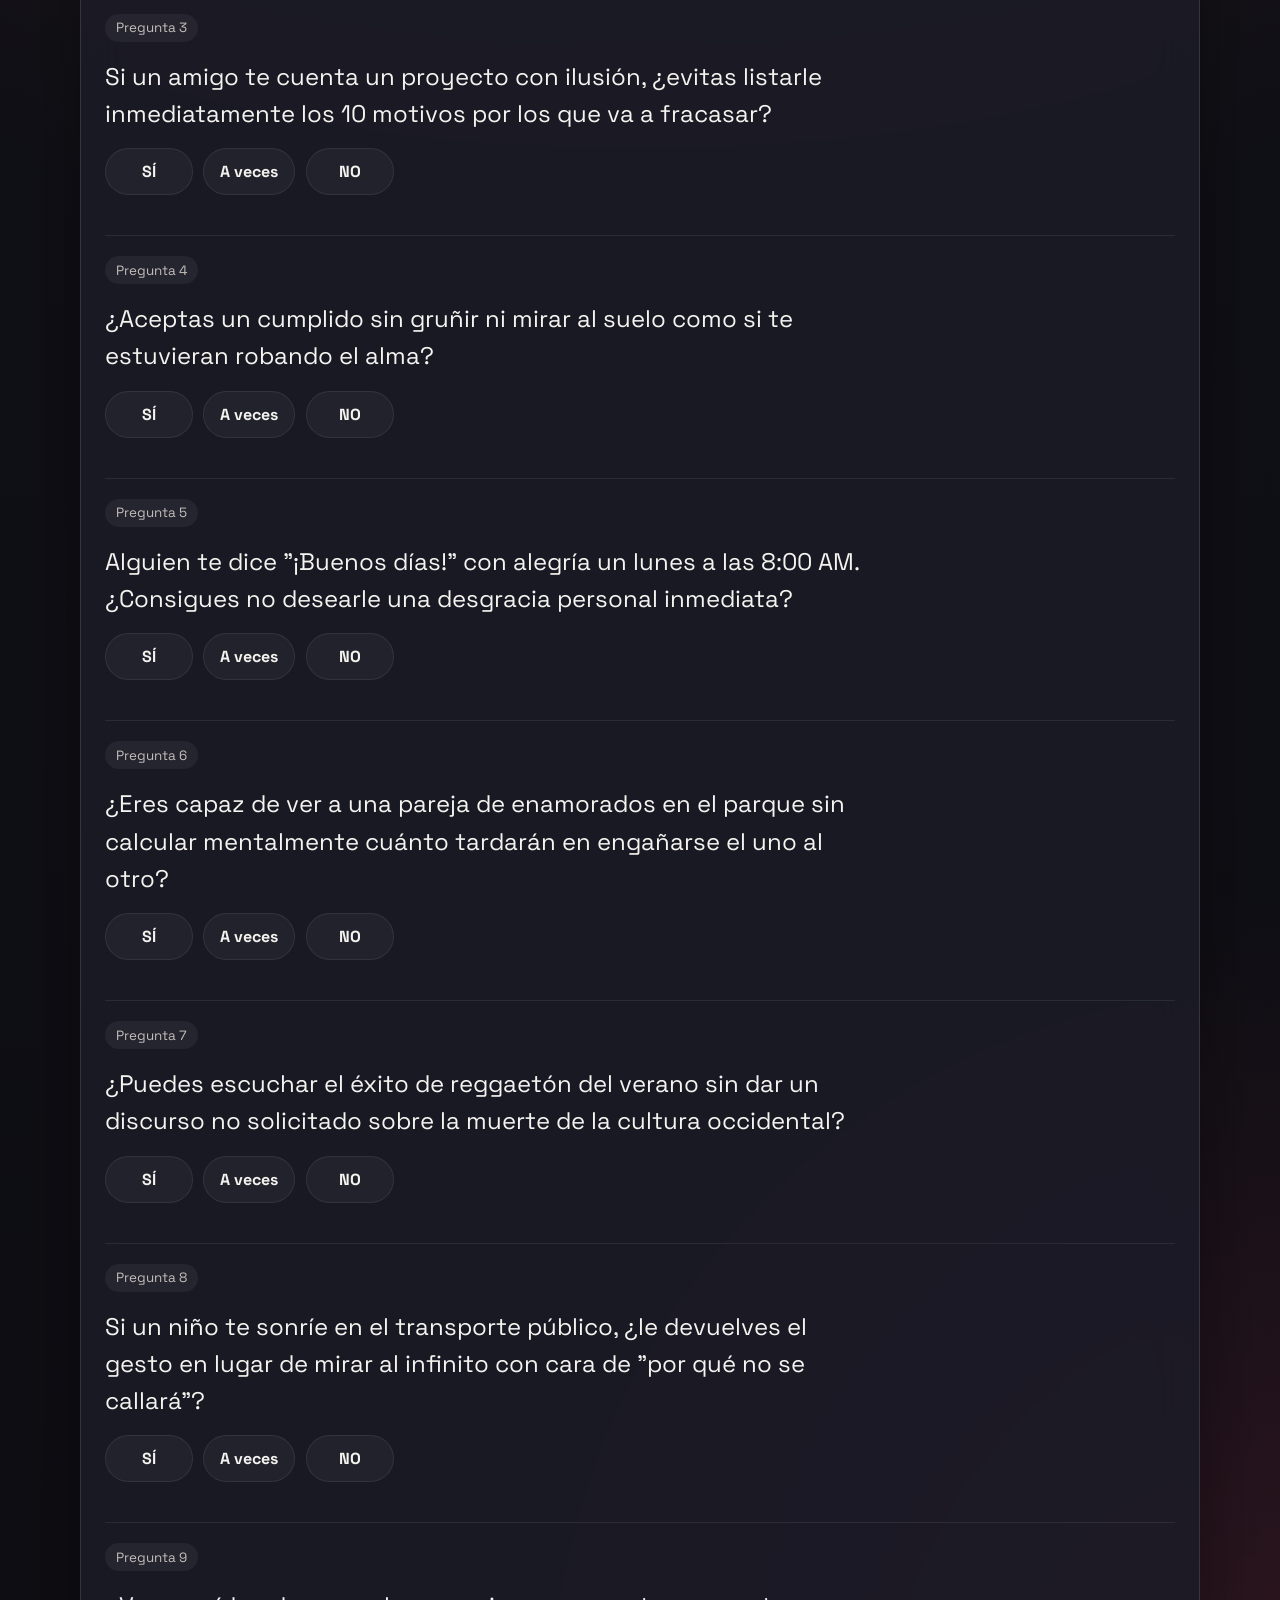
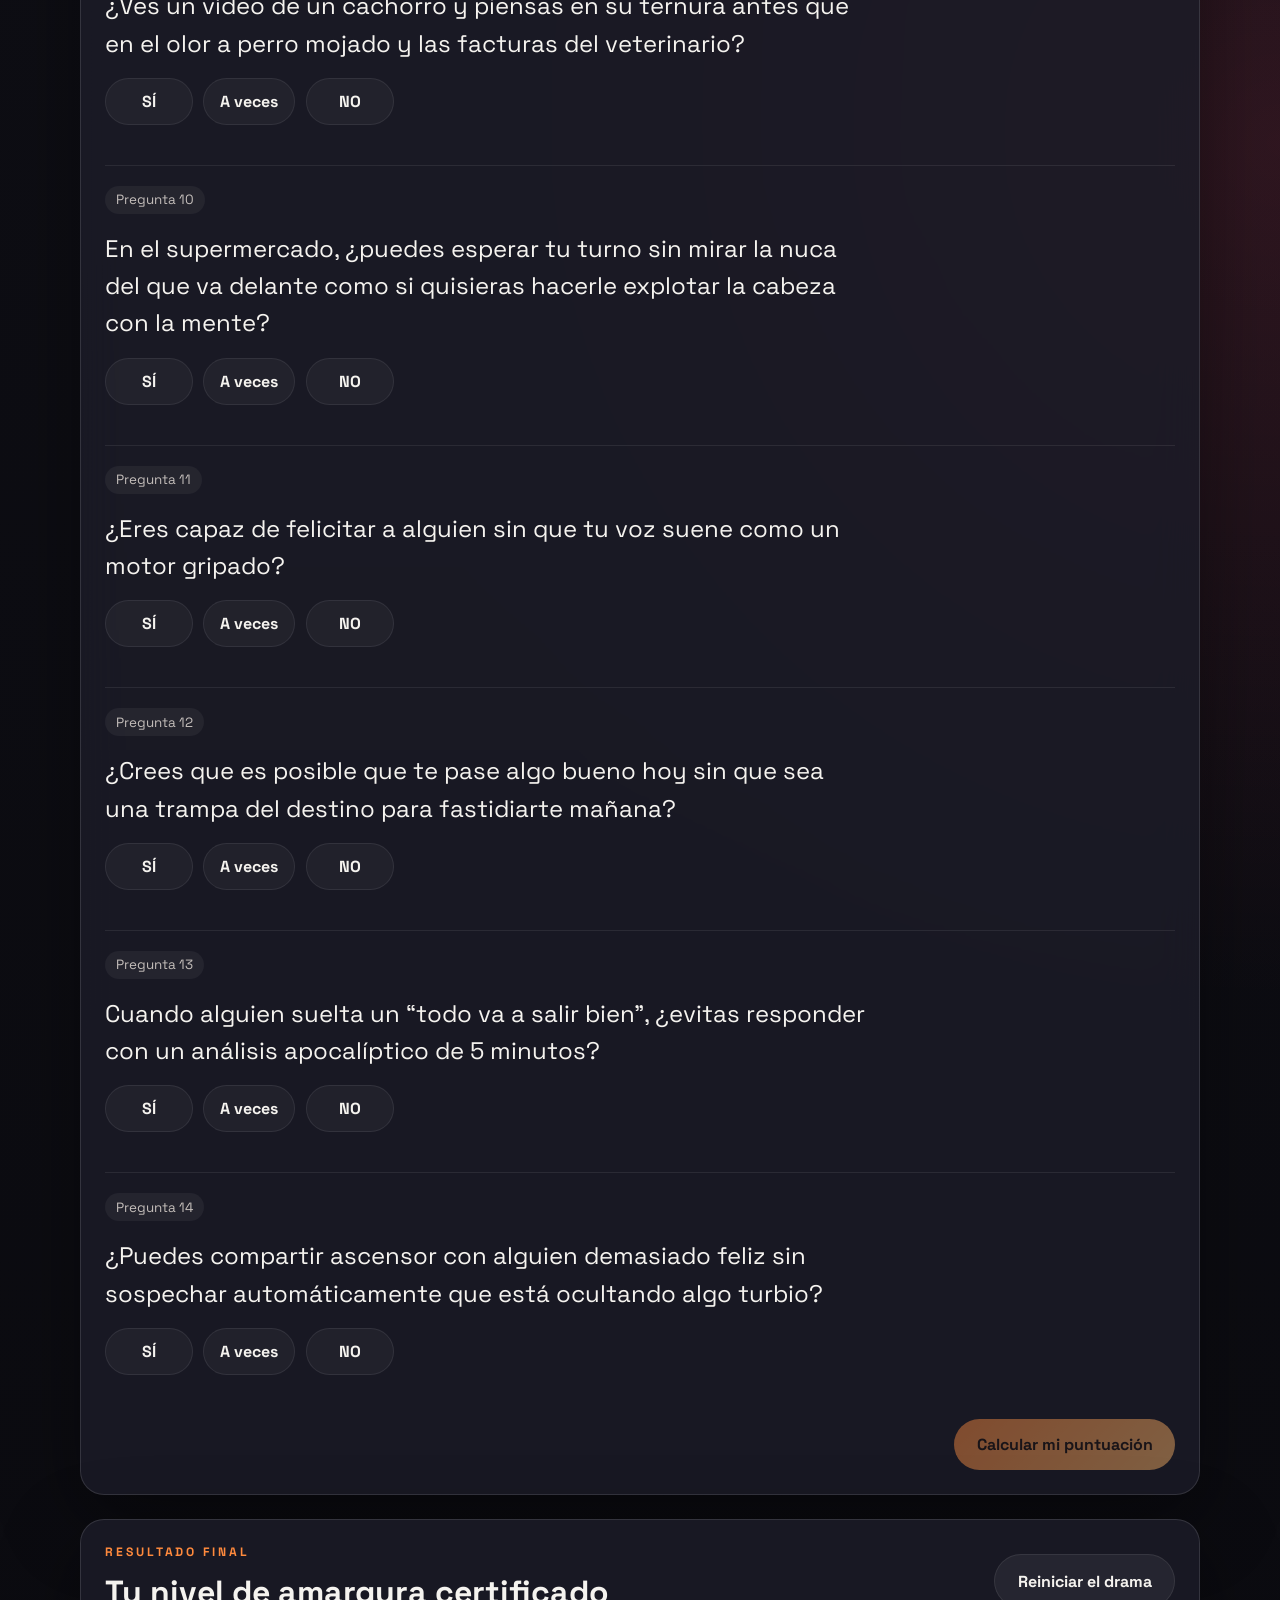
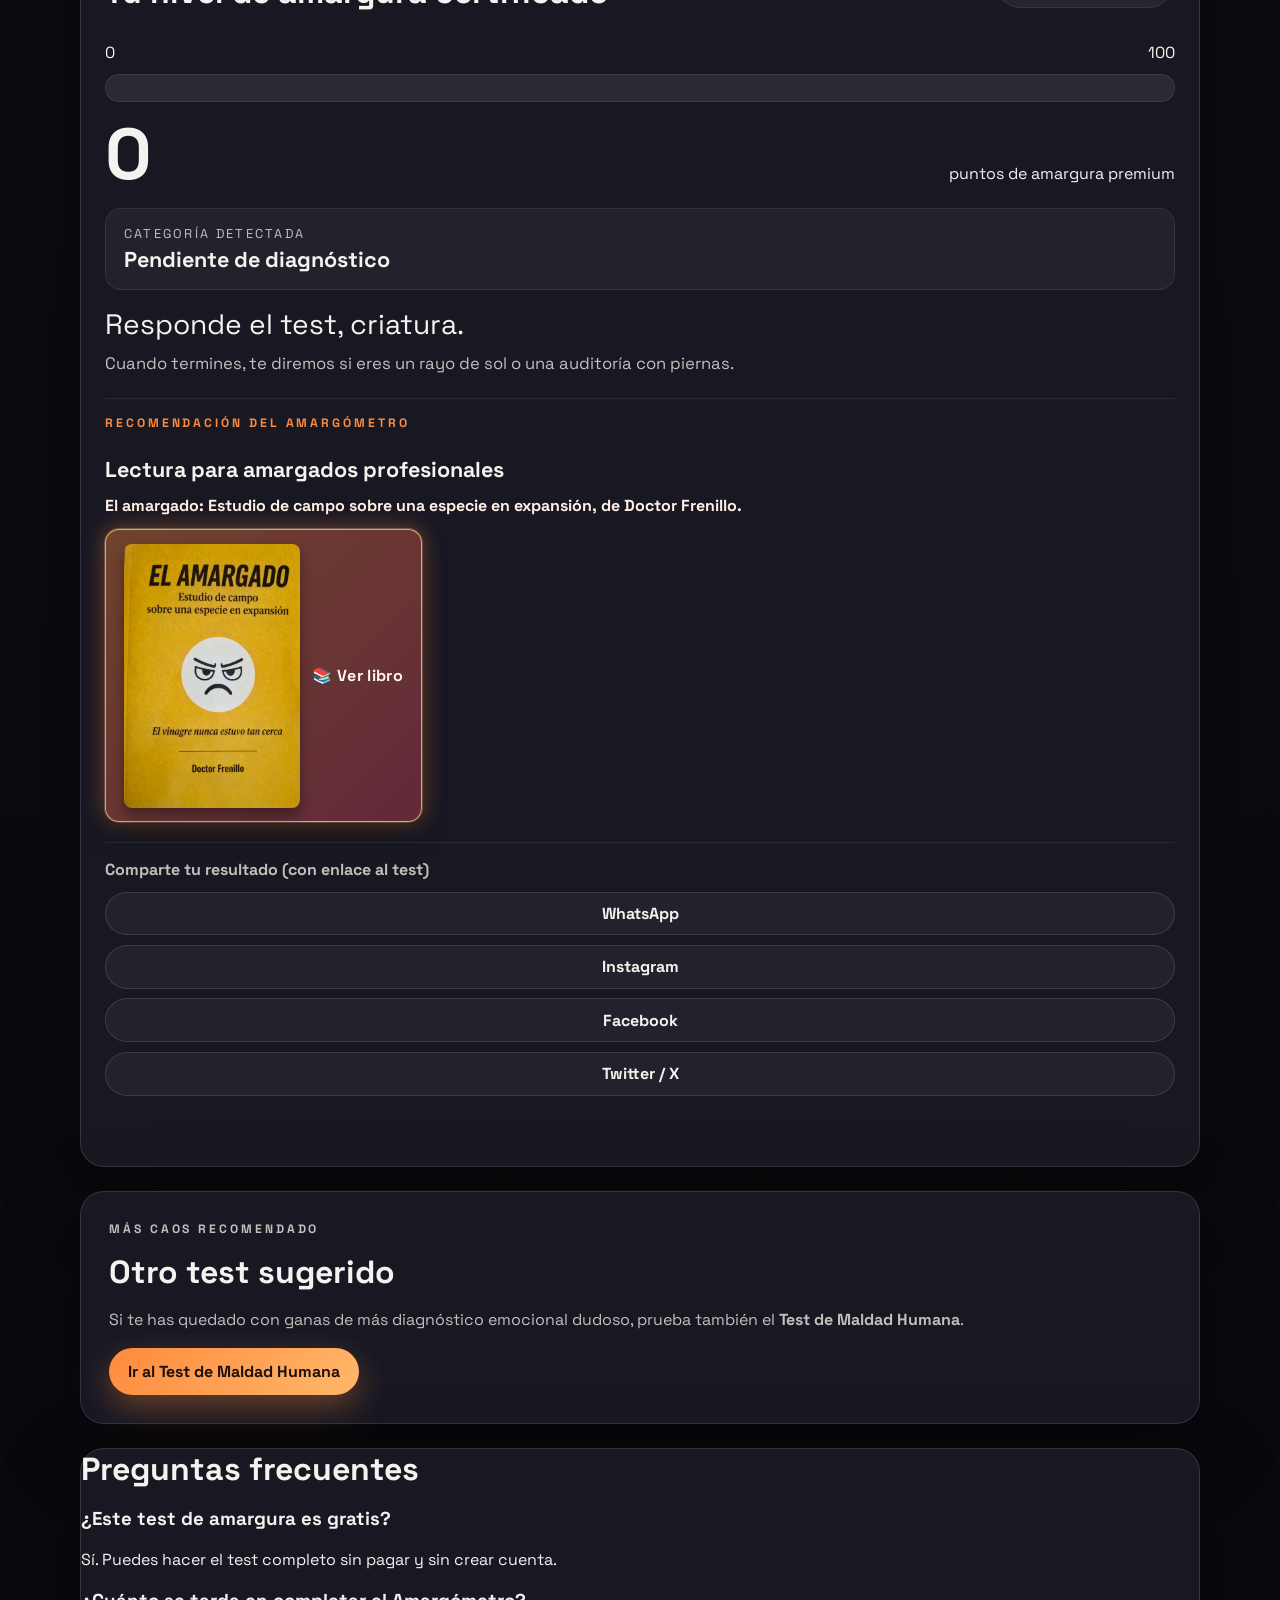
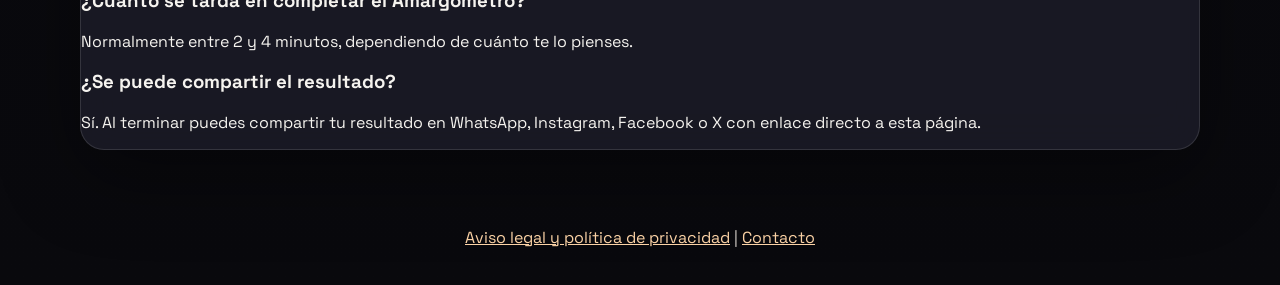
==== commit 0cd80299: "Añade verificación y biografía breve del Doctor Frenillo al inicio" ====
--- a/index.html
+++ b/index.html
@@ -126,6 +126,11 @@
         <p class="eyebrow">Diagnóstico emocional no solicitado</p>
         <h1>Amargómetro Supremo</h1>
         <p class="lead">
+          Este test está verificado por el
+          <a href="https://www.amazon.es/stores/Doctor-Frenillo/author/B0GVRCPN54" target="_blank" rel="noopener noreferrer">Doctor Frenillo</a>,
+          autoridad no reconocida internacionalmente en comportamiento humano contemporáneo: tras años de observación clínica no consentida en redes sociales, oficinas abiertas, tertulias improvisadas y colas administrativas, sigue publicando manuales satíricos con una esperanza cada vez más lejana de que la humanidad mejore, mientras toma notas bajo su lema: «Si molesta, probablemente sea correcto».
+        </p>
+        <p class="lead">
           Un test gamberro, canalla y con más mala baba que un lunes sin café para descubrir
           si eres una personita entrañable o un gremlin social con Wi‑Fi.
         </p>
@@ -227,7 +232,7 @@
             El amargado: Estudio de campo sobre una especie en expansión, de Doctor Frenillo.
           </p>
           <a
-            href="https://amzn.eu/d/03jZWnQk"
+            href="https://www.amazon.es/El-amargado-Estudio-especie-expansi%C3%B3n-ebook/dp/B0CWGFH5RV?&linkCode=ll2&tag=vcastellar-21&linkId=8126cd18f1d9d6b8b5d60591b5cc28c6&ref_=as_li_ss_tl"
             target="_blank"
             rel="noopener noreferrer"
             class="affiliate-product-link affiliate-product-link--book"
